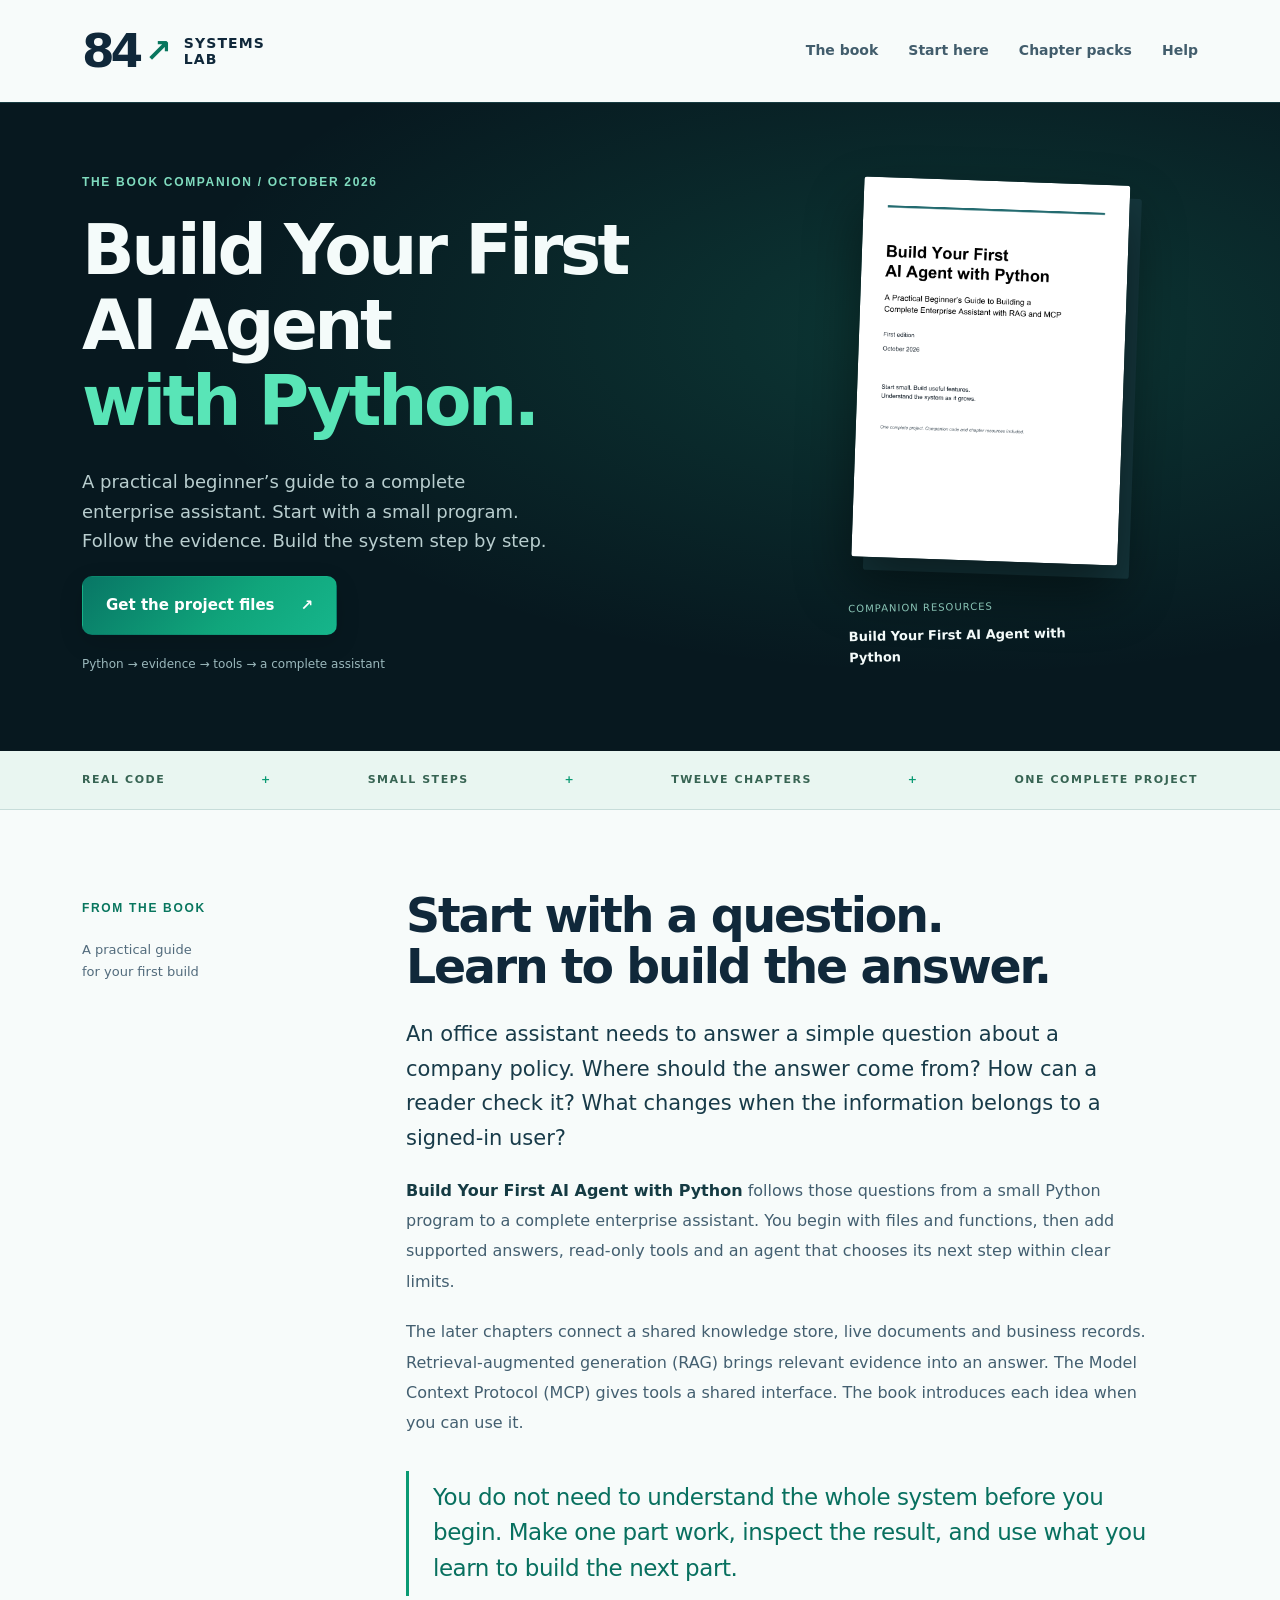
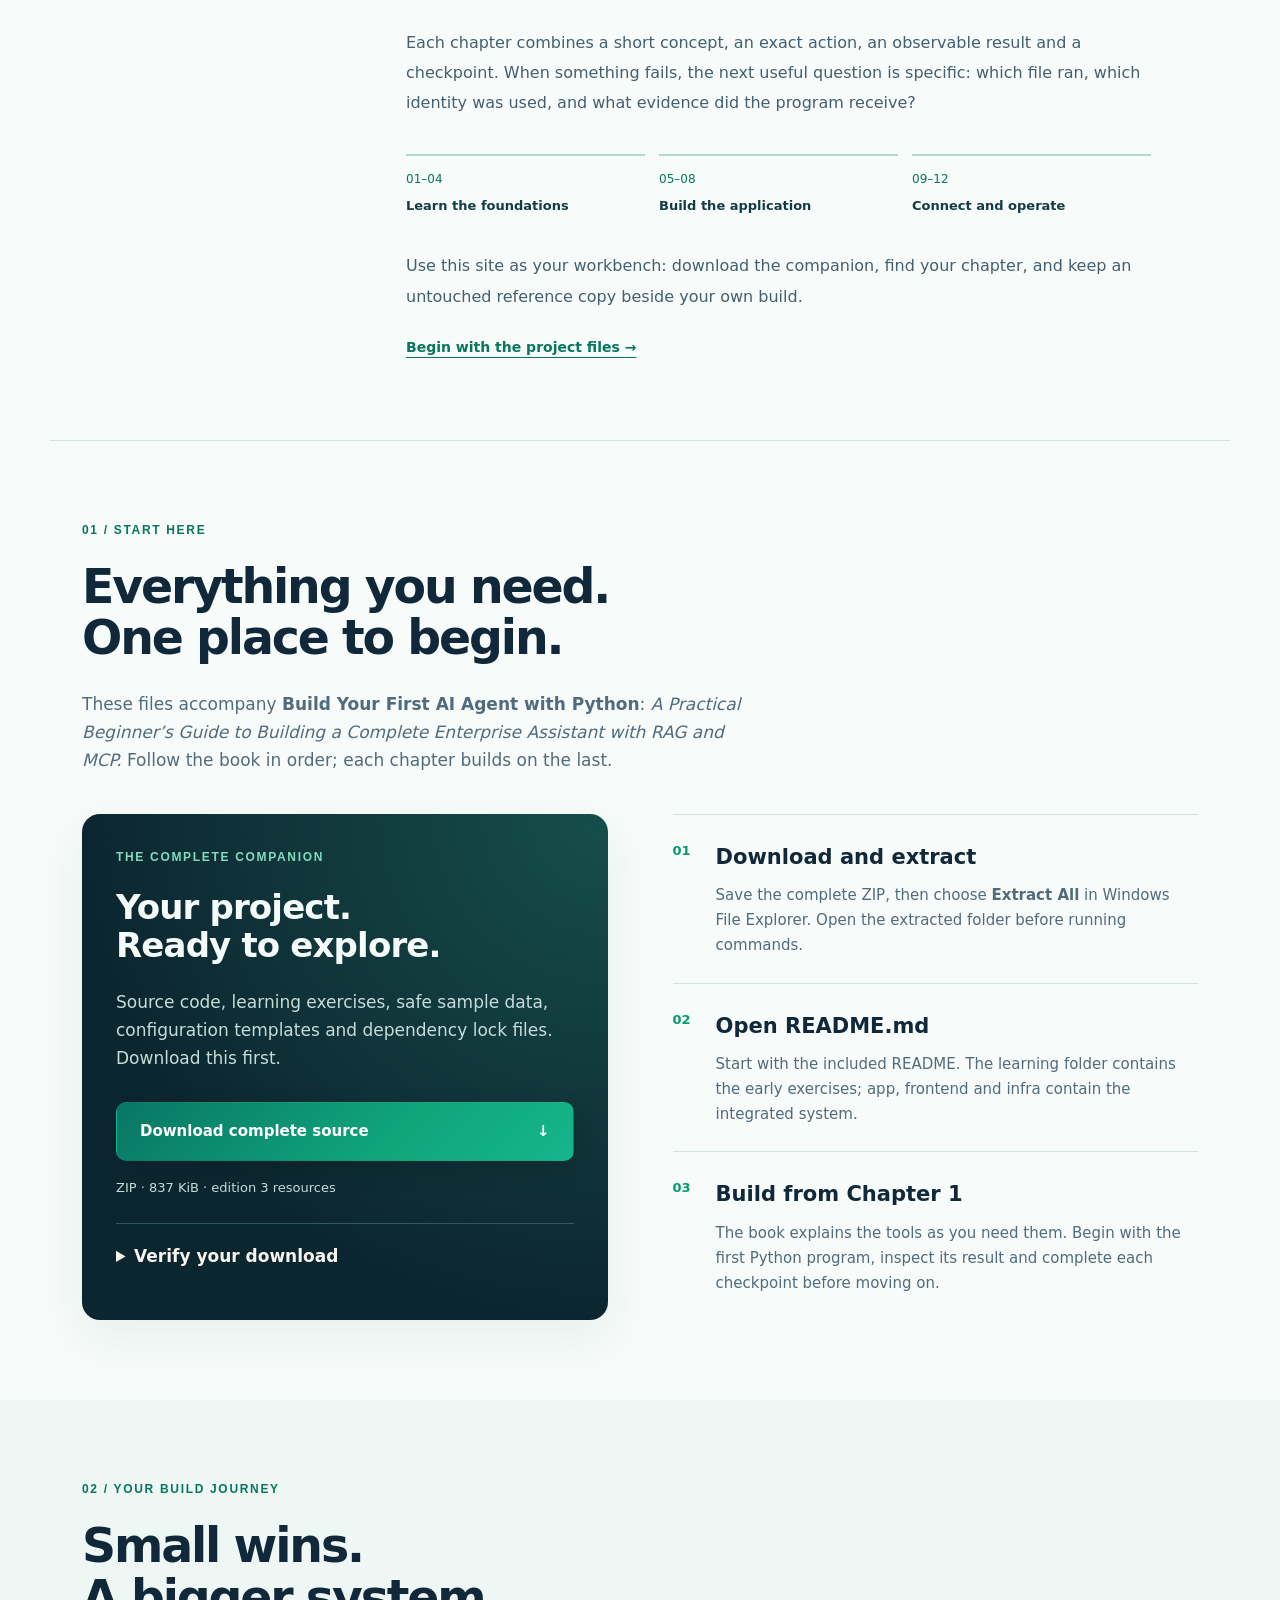
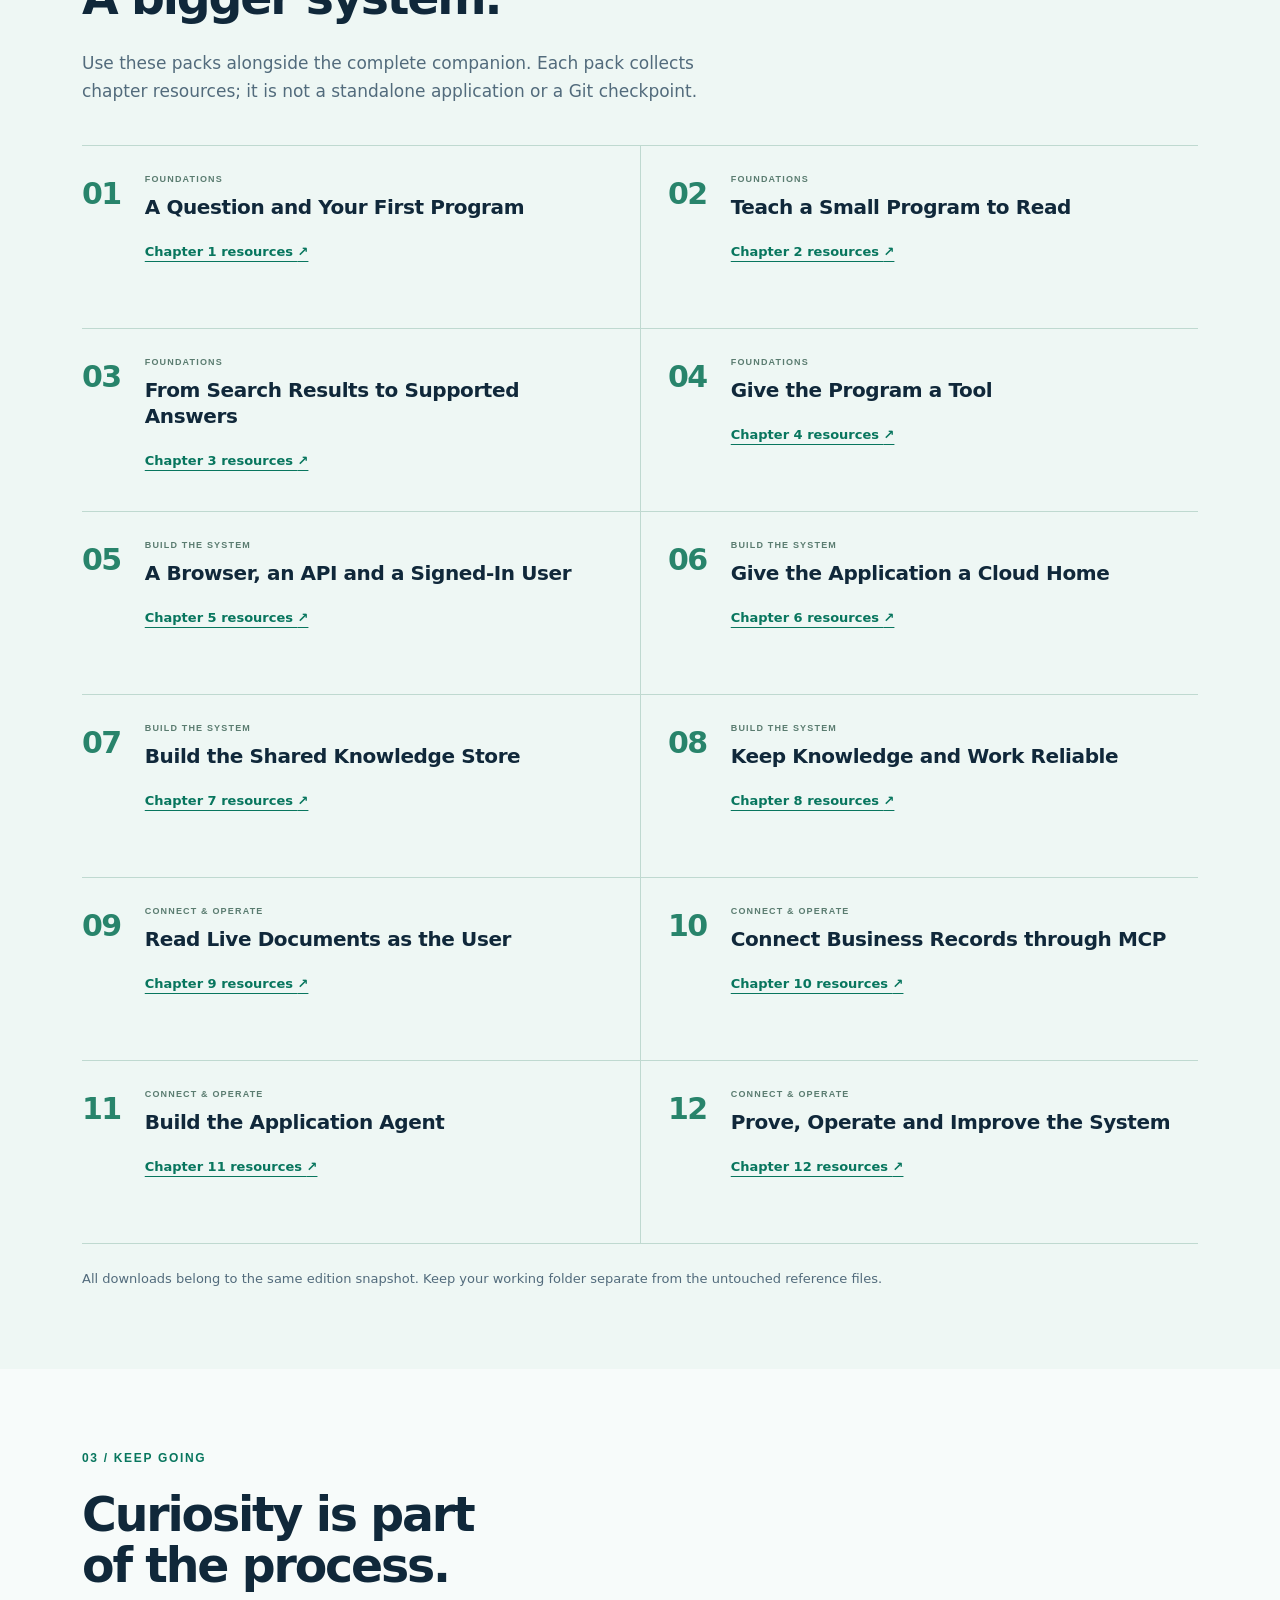
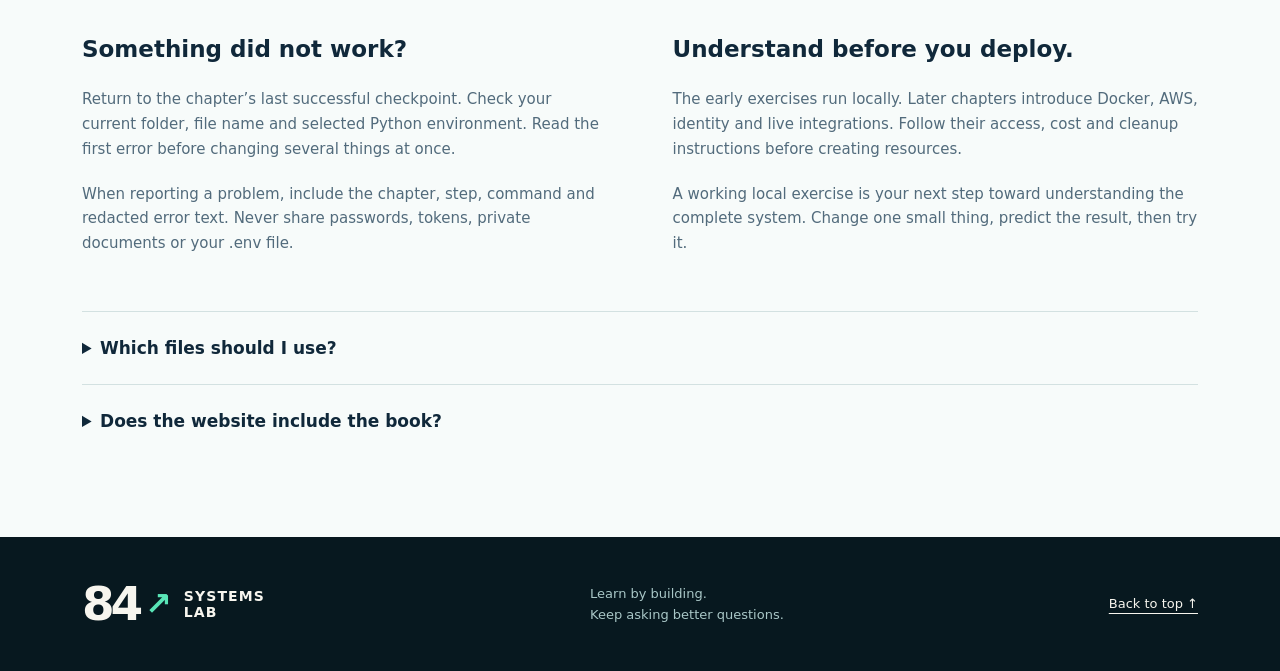
==== index.html @ 1dc7f2f6 "Add 84 Systems Lab editorial book resources website" ====
<!doctype html>
<html lang="en"><head><meta charset="utf-8"><meta name="viewport" content="width=device-width,initial-scale=1"><meta name="description" content="The companion resources for Build Your First AI Agent with Python. Complete source code, twelve chapter packs and a clear place to start."><meta name="theme-color" content="#142f2b"><title>Book Resources · 84 Systems Lab</title><link rel="icon" href="assets/favicon.svg" type="image/svg+xml"><link rel="stylesheet" href="styles.css"></head>
<body><a class="skip" href="#main">Skip to content</a><header class="wrap"><a class="brand" href="#" aria-label="84 Systems Lab home"><span class="brand-mark">84<span>↗</span></span><span>SYSTEMS<br>LAB</span></a><nav aria-label="Main navigation"><a href="#about">The book</a><a href="#start">Start here</a><a href="#chapters">Chapter packs</a><a href="#help">Help</a></nav></header>
<main id="main"><section class="hero"><div class="wrap hero-grid"><div><p class="eyebrow light">THE BOOK COMPANION / OCTOBER 2026</p><h1>Build Your First<br>AI Agent<br><em>with Python.</em></h1><p class="hero-intro">A practical beginner’s guide to a complete enterprise assistant. Start with a small program. Follow the evidence. Build the system step by step.</p><a class="button primary" href="#start">Get the project files <span aria-hidden="true">↗</span></a><p class="hero-note">Python → evidence → tools → a complete assistant</p></div><aside class="book"><img src="assets/book-cover.png" width="848" height="1200" alt="Cover of Build Your First AI Agent with Python"><p>COMPANION RESOURCES<br><strong>Build Your First AI Agent with Python</strong></p></aside></div></section>
<div class="ticker"><div class="wrap">REAL CODE <span>+</span> SMALL STEPS <span>+</span> TWELVE CHAPTERS <span>+</span> ONE COMPLETE PROJECT</div></div>
<section class="wrap editorial section" id="about">
  <div class="editorial-label"><p class="eyebrow">FROM THE BOOK</p><p class="reading-note">A practical guide<br>for your first build</p></div>
  <article class="book-story">
    <h2>Start with a question.<br>Learn to build the answer.</h2>
    <p class="standfirst">An office assistant needs to answer a simple question about a company policy. Where should the answer come from? How can a reader check it? What changes when the information belongs to a signed-in user?</p>
    <p><strong>Build Your First AI Agent with Python</strong> follows those questions from a small Python program to a complete enterprise assistant. You begin with files and functions, then add supported answers, read-only tools and an agent that chooses its next step within clear limits.</p>
    <p>The later chapters connect a shared knowledge store, live documents and business records. Retrieval-augmented generation (RAG) brings relevant evidence into an answer. The Model Context Protocol (MCP) gives tools a shared interface. The book introduces each idea when you can use it.</p>
    <blockquote>You do not need to understand the whole system before you begin. Make one part work, inspect the result, and use what you learn to build the next part.</blockquote>
    <p>Each chapter combines a short concept, an exact action, an observable result and a checkpoint. When something fails, the next useful question is specific: which file ran, which identity was used, and what evidence did the program receive?</p>
    <div class="learning-path" aria-label="The learning path"><span>01–04<br><strong>Learn the foundations</strong></span><span>05–08<br><strong>Build the application</strong></span><span>09–12<br><strong>Connect and operate</strong></span></div>
    <p class="story-close">Use this site as your workbench: download the companion, find your chapter, and keep an untouched reference copy beside your own build.</p>
    <a class="text-link" href="#start">Begin with the project files <span aria-hidden="true">→</span></a>
  </article>
</section>
<section class="wrap section" id="start"><div class="section-heading"><p class="eyebrow">01 / START HERE</p><h2>Everything you need.<br>One place to begin.</h2><p>These files accompany <strong>Build Your First AI Agent with Python</strong>: <em>A Practical Beginner’s Guide to Building a Complete Enterprise Assistant with RAG and MCP.</em> Follow the book in order; each chapter builds on the last.</p></div><div class="start-grid"><article class="download-panel"><p class="eyebrow light">THE COMPLETE COMPANION</p><h3>Your project.<br>Ready to explore.</h3><p>Source code, learning exercises, safe sample data, configuration templates and dependency lock files. Download this first.</p><a class="button primary" href="downloads/enterprise-ai-agent-companion.zip" download>Download complete source <span aria-hidden="true">↓</span></a><p class="small">ZIP · 837 KiB · edition 3 resources</p><details><summary>Verify your download</summary><p class="small">SHA-256 identifies this exact file. Compare it with the result from Get-FileHash in PowerShell:</p><code>Get-FileHash .\enterprise-ai-agent-companion.zip -Algorithm SHA256</code><p class="hash">5c36db1e1a01c75fc235f79cb24c502f67cc40a0acf78842934bbf1cf4dc3f9b</p><a href="downloads/CHECKSUMS.sha256" download>Download all checksums</a></details></article><ol class="steps"><li><span>01</span><div><h3>Download and extract</h3><p>Save the complete ZIP, then choose <strong>Extract All</strong> in Windows File Explorer. Open the extracted folder before running commands.</p></div></li><li><span>02</span><div><h3>Open README.md</h3><p>Start with the included README. The learning folder contains the early exercises; app, frontend and infra contain the integrated system.</p></div></li><li><span>03</span><div><h3>Build from Chapter 1</h3><p>The book explains the tools as you need them. Begin with the first Python program, inspect its result and complete each checkpoint before moving on.</p></div></li></ol></div></section>
<section class="chapter-section" id="chapters"><div class="wrap section"><div class="section-heading"><p class="eyebrow">02 / YOUR BUILD JOURNEY</p><h2>Small wins.<br>A bigger system.</h2><p>Use these packs alongside the complete companion. Each pack collects chapter resources; it is not a standalone application or a Git checkpoint.</p></div><div class="chapters"><article class="chapter"><span class="chapter-number">01</span><div><p class="eyebrow">FOUNDATIONS</p><h3>A Question and Your First Program</h3><a href="downloads/chapter-01-resources.zip" download>Chapter 1 resources <span aria-hidden="true">↗</span></a></div></article>
<article class="chapter"><span class="chapter-number">02</span><div><p class="eyebrow">FOUNDATIONS</p><h3>Teach a Small Program to Read</h3><a href="downloads/chapter-02-resources.zip" download>Chapter 2 resources <span aria-hidden="true">↗</span></a></div></article>
<article class="chapter"><span class="chapter-number">03</span><div><p class="eyebrow">FOUNDATIONS</p><h3>From Search Results to Supported Answers</h3><a href="downloads/chapter-03-resources.zip" download>Chapter 3 resources <span aria-hidden="true">↗</span></a></div></article>
<article class="chapter"><span class="chapter-number">04</span><div><p class="eyebrow">FOUNDATIONS</p><h3>Give the Program a Tool</h3><a href="downloads/chapter-04-resources.zip" download>Chapter 4 resources <span aria-hidden="true">↗</span></a></div></article>
<article class="chapter"><span class="chapter-number">05</span><div><p class="eyebrow">BUILD THE SYSTEM</p><h3>A Browser, an API and a Signed-In User</h3><a href="downloads/chapter-05-resources.zip" download>Chapter 5 resources <span aria-hidden="true">↗</span></a></div></article>
<article class="chapter"><span class="chapter-number">06</span><div><p class="eyebrow">BUILD THE SYSTEM</p><h3>Give the Application a Cloud Home</h3><a href="downloads/chapter-06-resources.zip" download>Chapter 6 resources <span aria-hidden="true">↗</span></a></div></article>
<article class="chapter"><span class="chapter-number">07</span><div><p class="eyebrow">BUILD THE SYSTEM</p><h3>Build the Shared Knowledge Store</h3><a href="downloads/chapter-07-resources.zip" download>Chapter 7 resources <span aria-hidden="true">↗</span></a></div></article>
<article class="chapter"><span class="chapter-number">08</span><div><p class="eyebrow">BUILD THE SYSTEM</p><h3>Keep Knowledge and Work Reliable</h3><a href="downloads/chapter-08-resources.zip" download>Chapter 8 resources <span aria-hidden="true">↗</span></a></div></article>
<article class="chapter"><span class="chapter-number">09</span><div><p class="eyebrow">CONNECT & OPERATE</p><h3>Read Live Documents as the User</h3><a href="downloads/chapter-09-resources.zip" download>Chapter 9 resources <span aria-hidden="true">↗</span></a></div></article>
<article class="chapter"><span class="chapter-number">10</span><div><p class="eyebrow">CONNECT & OPERATE</p><h3>Connect Business Records through MCP</h3><a href="downloads/chapter-10-resources.zip" download>Chapter 10 resources <span aria-hidden="true">↗</span></a></div></article>
<article class="chapter"><span class="chapter-number">11</span><div><p class="eyebrow">CONNECT & OPERATE</p><h3>Build the Application Agent</h3><a href="downloads/chapter-11-resources.zip" download>Chapter 11 resources <span aria-hidden="true">↗</span></a></div></article>
<article class="chapter"><span class="chapter-number">12</span><div><p class="eyebrow">CONNECT & OPERATE</p><h3>Prove, Operate and Improve the System</h3><a href="downloads/chapter-12-resources.zip" download>Chapter 12 resources <span aria-hidden="true">↗</span></a></div></article></div><p class="small archive-note">All downloads belong to the same edition snapshot. Keep your working folder separate from the untouched reference files.</p></div></section>
<section class="wrap section" id="help"><div class="section-heading"><p class="eyebrow">03 / KEEP GOING</p><h2>Curiosity is part<br>of the process.</h2></div><div class="help-grid"><article><h3>Something did not work?</h3><p>Return to the chapter’s last successful checkpoint. Check your current folder, file name and selected Python environment. Read the first error before changing several things at once.</p><p>When reporting a problem, include the chapter, step, command and redacted error text. Never share passwords, tokens, private documents or your .env file.</p></article><article><h3>Understand before you deploy.</h3><p>The early exercises run locally. Later chapters introduce Docker, AWS, identity and live integrations. Follow their access, cost and cleanup instructions before creating resources.</p><p>A working local exercise is your next step toward understanding the complete system. Change one small thing, predict the result, then try it.</p></article></div><details class="faq"><summary>Which files should I use?</summary><p>Use the complete companion ZIP as your reference source and the chapter packs for focused resources. Follow the book’s file maps and build order. Do not copy every finished file into your first exercise.</p></details><details class="faq"><summary>Does the website include the book?</summary><p>This site provides the supporting project files. The book contains the explanations, exact build steps, diagrams and troubleshooting guidance.</p></details></section>
</main><footer><div class="wrap footer-inner"><div class="brand"><span class="brand-mark">84<span>↗</span></span><span>SYSTEMS<br>LAB</span></div><p>Learn by building.<br>Keep asking better questions.</p><a href="#main">Back to top ↑</a></div></footer></body></html>
---- styles.css ----
*{box-sizing:border-box}html{scroll-behavior:smooth;scroll-padding-top:24px}body{margin:0;background:#f7f5ee;color:#182a27;font:17px/1.65 "Segoe UI",Arial,sans-serif}a{color:inherit;text-underline-offset:5px}a:hover{text-decoration-thickness:2px}a:focus-visible,summary:focus-visible{outline:3px solid #ca561e;outline-offset:6px}.wrap{max-width:1180px;margin:auto;padding-left:32px;padding-right:32px}header{display:flex;justify-content:space-between;align-items:center;min-height:114px;gap:24px}.brand{display:flex;align-items:center;gap:12px;text-decoration:none;font-size:14px;line-height:1.15;font-weight:850;letter-spacing:.08em}.brand-mark{display:flex;align-items:center;font-size:47px;font-weight:900;letter-spacing:-.09em}.brand-mark span{font-size:32px;color:#bd4818;letter-spacing:0;margin-left:6px}nav{display:flex;gap:30px;font-size:14px;font-weight:650}nav a{text-decoration:none}.hero{background:#142f2b;color:#faf7ed;overflow:hidden}.hero-grid{display:grid;grid-template-columns:1.5fr 1fr;align-items:center;gap:76px;padding-top:68px;padding-bottom:70px}.eyebrow{font:700 12px/1.5 "Segoe UI",Arial,sans-serif;letter-spacing:.16em;color:#696d60;margin:0 0 22px}.light{color:#c4d2b5}h1{font-size:clamp(56px,6.4vw,84px);line-height:1.03;letter-spacing:-.055em;margin:0 0 28px;font-weight:850}h1 em{font-style:normal;color:#d4e88d}p{margin:0 0 20px}.hero-intro{max-width:475px;font-size:19px;color:#dbe1d7}.button{display:inline-flex;align-items:center;justify-content:space-between;gap:26px;padding:16px 23px;font-size:15px;font-weight:750;text-decoration:none;border:1px solid transparent;border-radius:3px}.primary{background:#d9ee92;color:#142f2b}.primary:hover{background:#e8f7bb}.hero-note{font-size:12px;color:#bac9bd;margin:20px 0 0}.book{max-width:280px;justify-self:center;transform:rotate(3deg);margin:0}.book img{width:100%;height:auto;display:block;box-shadow:18px 24px 0 #0d211e,0 12px 35px #0005}.book p{font-size:10px;letter-spacing:.1em;color:#c4d2b5;margin:38px 0 0;transform:rotate(-3deg)}.book strong{display:block;font-size:13px;letter-spacing:0;color:#fff;margin-top:8px}.ticker{background:#d9ee92;border-bottom:1px solid #c5d786;font-size:11px;letter-spacing:.14em;font-weight:800}.ticker .wrap{display:flex;justify-content:space-between;gap:12px;padding-top:20px;padding-bottom:20px}.ticker span{color:#667b35}.section{padding-top:90px;padding-bottom:90px}.section-heading{max-width:720px;margin-bottom:40px}h2{font-size:clamp(35px,4.1vw,53px);line-height:1.08;letter-spacing:-.045em;margin:0 0 26px;font-weight:800}.section-heading>p:last-child{color:#56645b;max-width:660px}.start-grid{display:grid;grid-template-columns:1fr 1fr;gap:65px}.download-panel{background:#203e36;color:#f7f5ee;border-radius:4px;padding:34px}.download-panel h3{font-size:34px;line-height:1.12;letter-spacing:-.025em;margin:0 0 24px}.download-panel>p:not(.eyebrow){color:#d7dfd2}.download-panel .button{width:100%;margin:10px 0 16px}.small{font-size:13px}.download-panel details{border-top:1px solid #597064;padding-top:18px;margin-top:25px}summary{cursor:pointer;font-weight:650}details p:first-of-type{margin-top:18px}code,.hash{font:12px/1.7 Consolas,monospace;overflow-wrap:anywhere;word-break:break-word}.steps{padding:0;margin:0;list-style:none}.steps li{display:flex;gap:25px;border-top:1px solid #ced2c5;padding:25px 0}.steps li>span{font-size:13px;color:#98703b;font-weight:800}.steps h3{margin:0 0 9px;font-size:21px}.steps p{color:#56645b;font-size:15px;margin:0}.chapter-section{background:#eaece2}.chapters{display:grid;grid-template-columns:1fr 1fr;border-top:1px solid #c4cab9}.chapter{display:flex;gap:24px;min-height:183px;padding:27px 24px 28px 0;border-bottom:1px solid #c4cab9}.chapter:nth-child(even){padding-left:27px;border-left:1px solid #c4cab9}.chapter-number{font-size:30px;font-weight:800;color:#6c7b56;letter-spacing:-.05em;line-height:1.4}.chapter .eyebrow{font-size:9px;letter-spacing:.13em;margin:0 0 8px}.chapter h3{font-size:20px;line-height:1.3;margin:0 0 16px;letter-spacing:-.02em}.chapter a{font-size:13px;font-weight:650}.archive-note{color:#56645b;margin:24px 0 0}.help-grid{display:grid;grid-template-columns:1fr 1fr;gap:65px;margin-bottom:35px}.help-grid h3{font-size:23px;margin:0 0 18px}.help-grid p{font-size:15px;color:#56645b}.faq{border-top:1px solid #ced2c5;padding:22px 0}.faq p{font-size:15px;color:#56645b;max-width:760px;margin-bottom:0}footer{background:#142f2b;color:#f7f5ee}.footer-inner{display:flex;align-items:center;justify-content:space-between;gap:25px;padding-top:40px;padding-bottom:40px}footer p{font-size:13px;margin:0;color:#d2ddc9}footer a{font-size:13px}.skip{position:absolute;left:16px;top:-100px;background:#d9ee92;padding:10px;z-index:5}.skip:focus{top:10px}@media(max-width:760px){.wrap{padding-left:22px;padding-right:22px}header{min-height:95px}.brand{font-size:11px;gap:8px}.brand-mark{font-size:36px}.brand-mark span{font-size:25px}nav{gap:16px;font-size:12px}.hero-grid{grid-template-columns:1fr;gap:50px;padding-top:45px;padding-bottom:55px}.hero-intro{font-size:17px}.book{max-width:210px}.ticker .wrap{font-size:9px;letter-spacing:.04em;flex-wrap:wrap;justify-content:center;gap:10px}.section{padding-top:58px;padding-bottom:58px}.start-grid,.help-grid{grid-template-columns:1fr;gap:30px}.download-panel{padding:26px}.chapters{grid-template-columns:1fr}.chapter{min-height:0;padding:25px 0}.chapter:nth-child(even){padding-left:0;border-left:0}.footer-inner{flex-wrap:wrap}.footer-inner p{margin-left:auto}h1{font-size:60px}}@media(prefers-reduced-motion:reduce){html{scroll-behavior:auto}}
/* Original book-site layout using AskAnyDoc's emerald, mint and navy palette. */
:root{color-scheme:light;--ink:#10283a;--muted:#526b7c;--emerald:#08765e;--mint:#28d7a4;--line:rgba(45,105,111,.18);--paper:#f7fbfa}
body{background:var(--paper);color:var(--ink);font-family:Inter,ui-sans-serif,system-ui,-apple-system,"Segoe UI",sans-serif}
a:focus-visible,summary:focus-visible{outline:3px solid #0a9a73;outline-offset:5px}
header{min-height:102px}header nav a{color:#425d6c}.brand-mark span{color:#08765e}
.hero{background:radial-gradient(ellipse at 75% 35%,rgba(40,215,164,.17),transparent 58%),#07181f;color:#f4fbfa;border-top:1px solid #173b41}
.hero-grid{padding-top:70px;padding-bottom:76px;gap:70px}.hero h1{font-size:clamp(50px,5.4vw,72px);line-height:1.09;letter-spacing:-.05em;max-width:680px}.hero h1 em{color:#59e5b7}
.hero-intro{color:#b9cecf;font-size:18px}.hero-note{color:#9bb8bc}.light{color:#80dcbf}
.button{border-radius:10px;padding:16px 23px}.primary{background:linear-gradient(135deg,#087665,#10a57b 60%,#16b58b);color:#fff;box-shadow:0 8px 24px #0002}.primary:hover{background:#08765e}
.book{transform:rotate(2deg);max-width:266px}.book img{border-radius:3px;box-shadow:0 28px 55px #0007,12px 13px 0 #15373d}.book p{color:#8bc6b7}.book strong{color:#f4fbfa}
.ticker{background:#e9f6f1;border-bottom:1px solid var(--line);color:#376453}.ticker span{color:#0a9a73}
.eyebrow{color:#08765e;letter-spacing:.14em}.eyebrow.light{color:#80dcbf}
.section-heading>p:last-child,.steps p,.archive-note,.help-grid p,.faq p{color:var(--muted)}
h2{font-size:clamp(33px,3.7vw,48px);letter-spacing:-.045em}.section{padding-top:80px;padding-bottom:80px}
.editorial{display:grid;grid-template-columns:1fr 3fr;gap:60px;border-bottom:1px solid var(--line)}.editorial-label{padding-top:9px}.reading-note{font-size:13px;color:var(--muted);line-height:1.7}.book-story{max-width:745px}.book-story h2{margin-bottom:25px}.book-story p{font-size:16px;line-height:1.9;color:#435f70}.book-story .standfirst{font-size:21px;line-height:1.65;color:#183b49}.book-story strong{color:#153b43}.book-story blockquote{margin:32px 0;padding:9px 0 9px 24px;border-left:3px solid #0a9a73;font-size:23px;line-height:1.55;letter-spacing:-.02em;color:#08705f}.learning-path{display:grid;grid-template-columns:repeat(3,1fr);gap:14px;margin:35px 0}.learning-path span{border-top:2px solid #b1d9cd;padding-top:14px;font-size:12px;color:#08765e}.learning-path strong{display:block;font-size:13px;line-height:1.6;margin-top:6px}.book-story .story-close{margin-top:26px}.text-link{font-size:14px;font-weight:700;color:#08765e}
.download-panel{background:radial-gradient(ellipse at top right,#164e4b,transparent 70%),#0c2630;border-radius:18px;box-shadow:0 18px 48px #22675e14}.download-panel>p:not(.eyebrow){color:#c6dcd8}.download-panel details{border-color:#32575c}.download-panel h3{color:#f4fbfa}.download-panel .hash{color:#b6e9d7}
.steps li,.faq{border-color:var(--line)}.steps li>span{color:#0a9a73}
.chapter-section{background:#eef7f4}.chapters{border-color:#bfd9d0}.chapter,.chapter:nth-child(even){border-color:#bfd9d0}.chapter-number{color:#28846b}.chapter a{color:#08765e}.chapter .eyebrow{color:#5a7c70}
footer{background:#07181f}footer .brand-mark span{color:#59e5b7}footer p{color:#a9c7c7}.skip{background:#0a9a73;color:#fff}
@media(max-width:760px){header{min-height:90px}.hero-grid{padding-top:48px;padding-bottom:52px;gap:44px}.hero h1{font-size:clamp(43px,10vw,61px)}.hero-intro{font-size:17px}.section{padding-top:54px;padding-bottom:54px}.editorial{grid-template-columns:1fr;gap:12px}.reading-note{display:none}.book-story .standfirst{font-size:19px}.book-story blockquote{font-size:21px;padding-left:18px}.learning-path{grid-template-columns:1fr;gap:17px}.learning-path span{padding-top:10px}.learning-path strong{display:inline;margin-left:8px}.book{max-width:210px}nav{gap:12px;font-size:11px}.brand{font-size:10px}.brand-mark{font-size:33px}.brand-mark span{font-size:23px}.download-panel{border-radius:14px}}
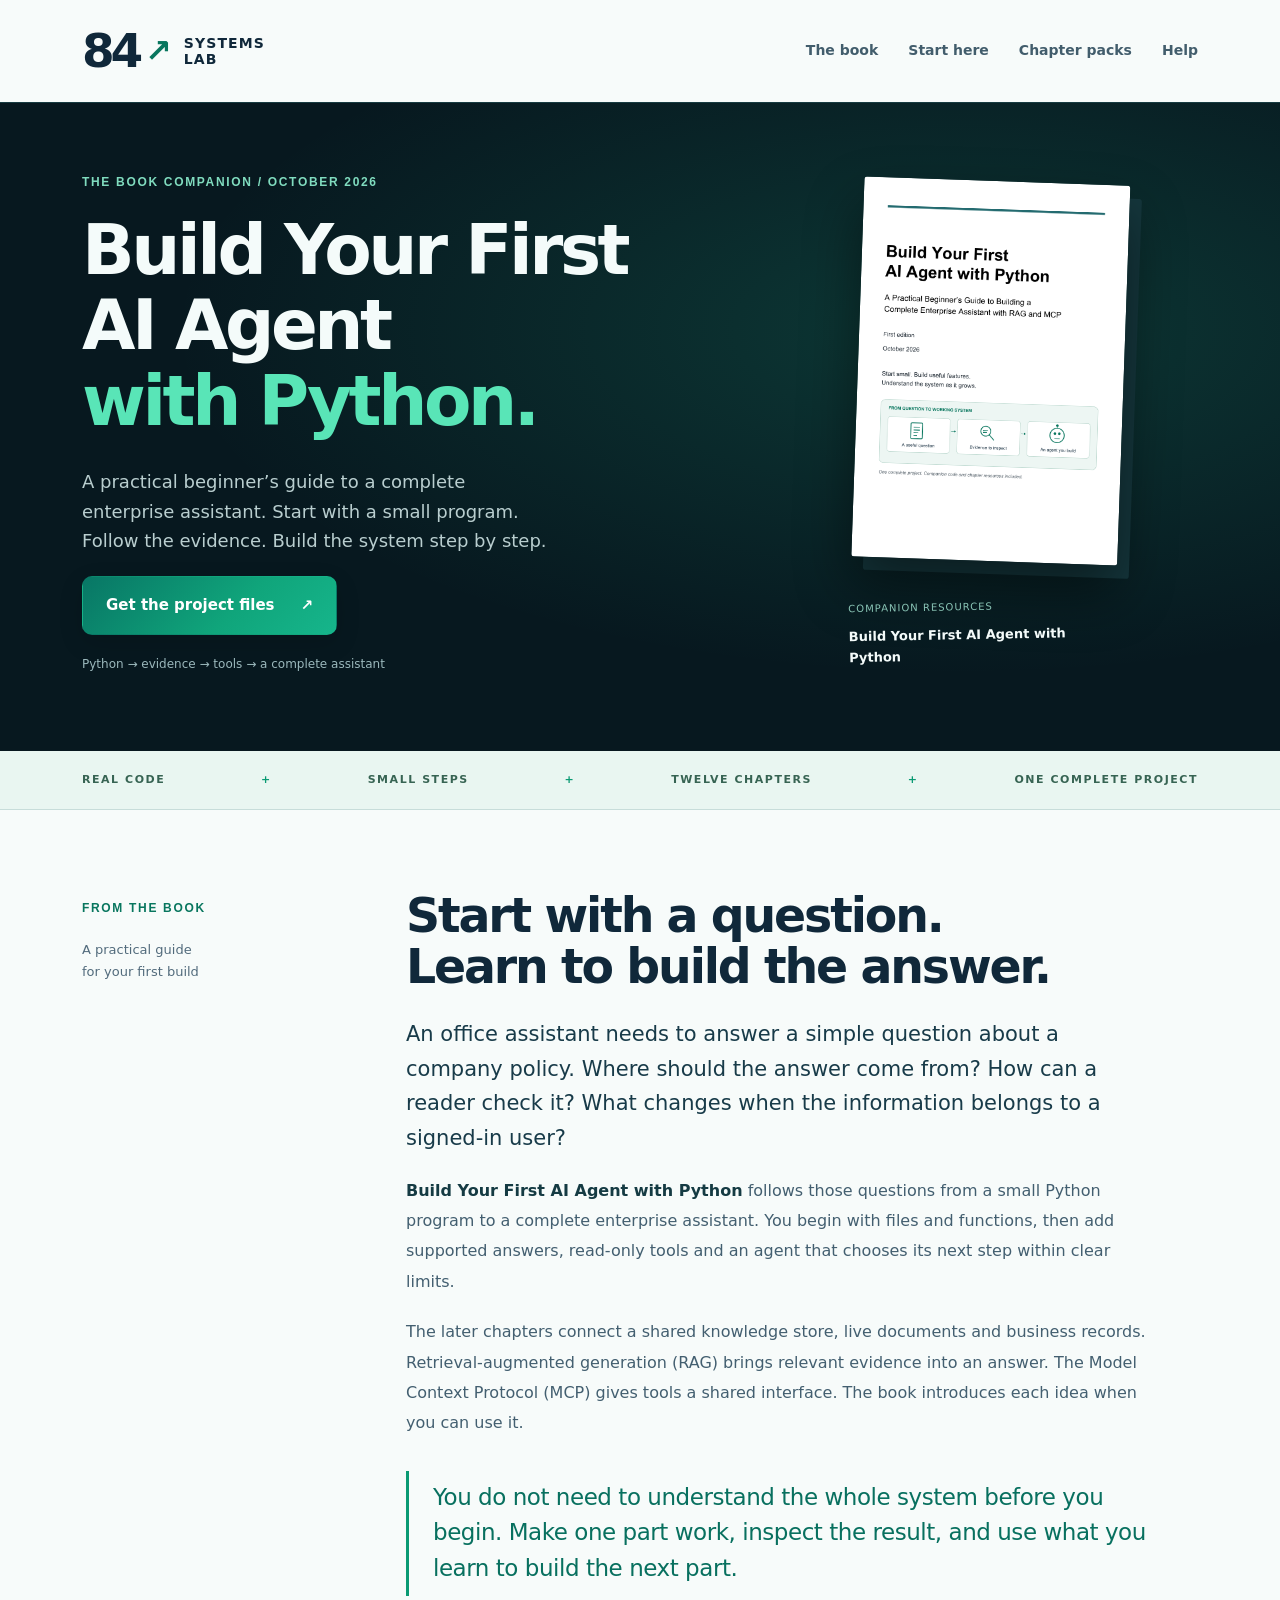
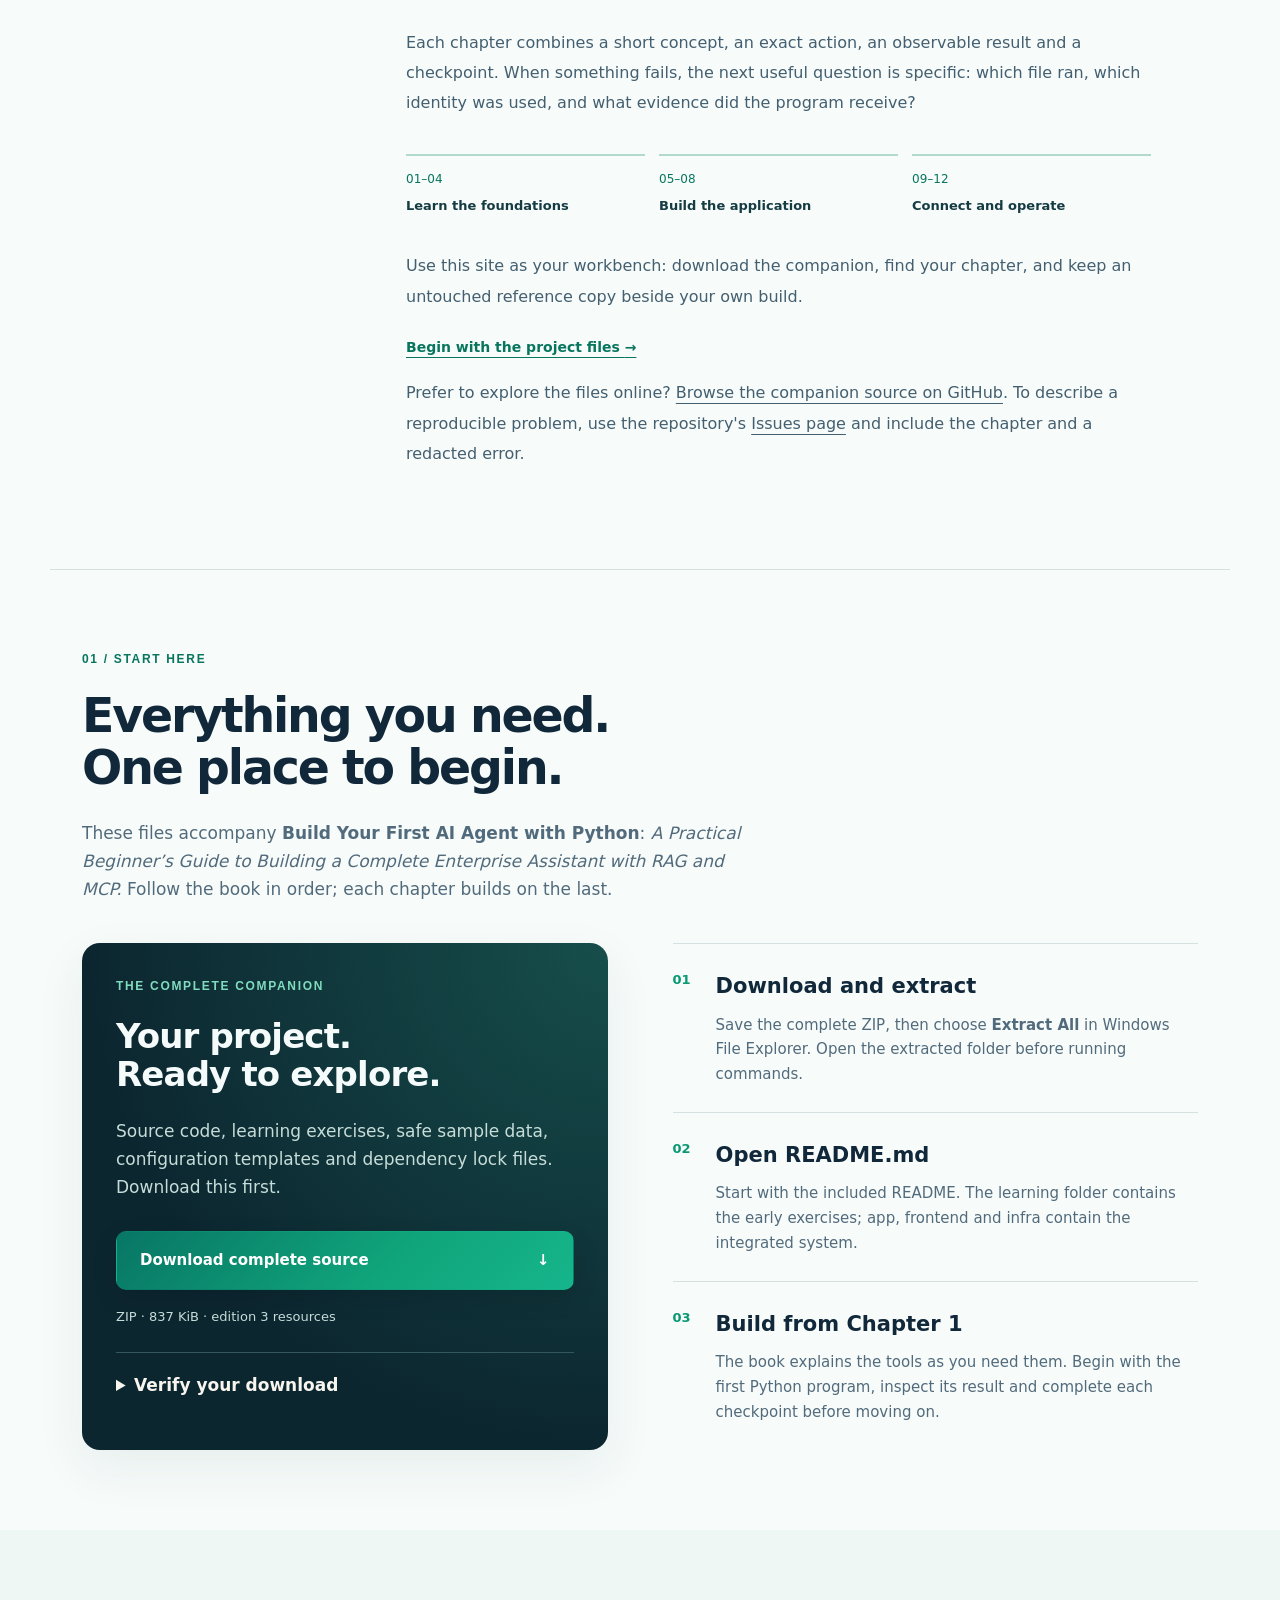
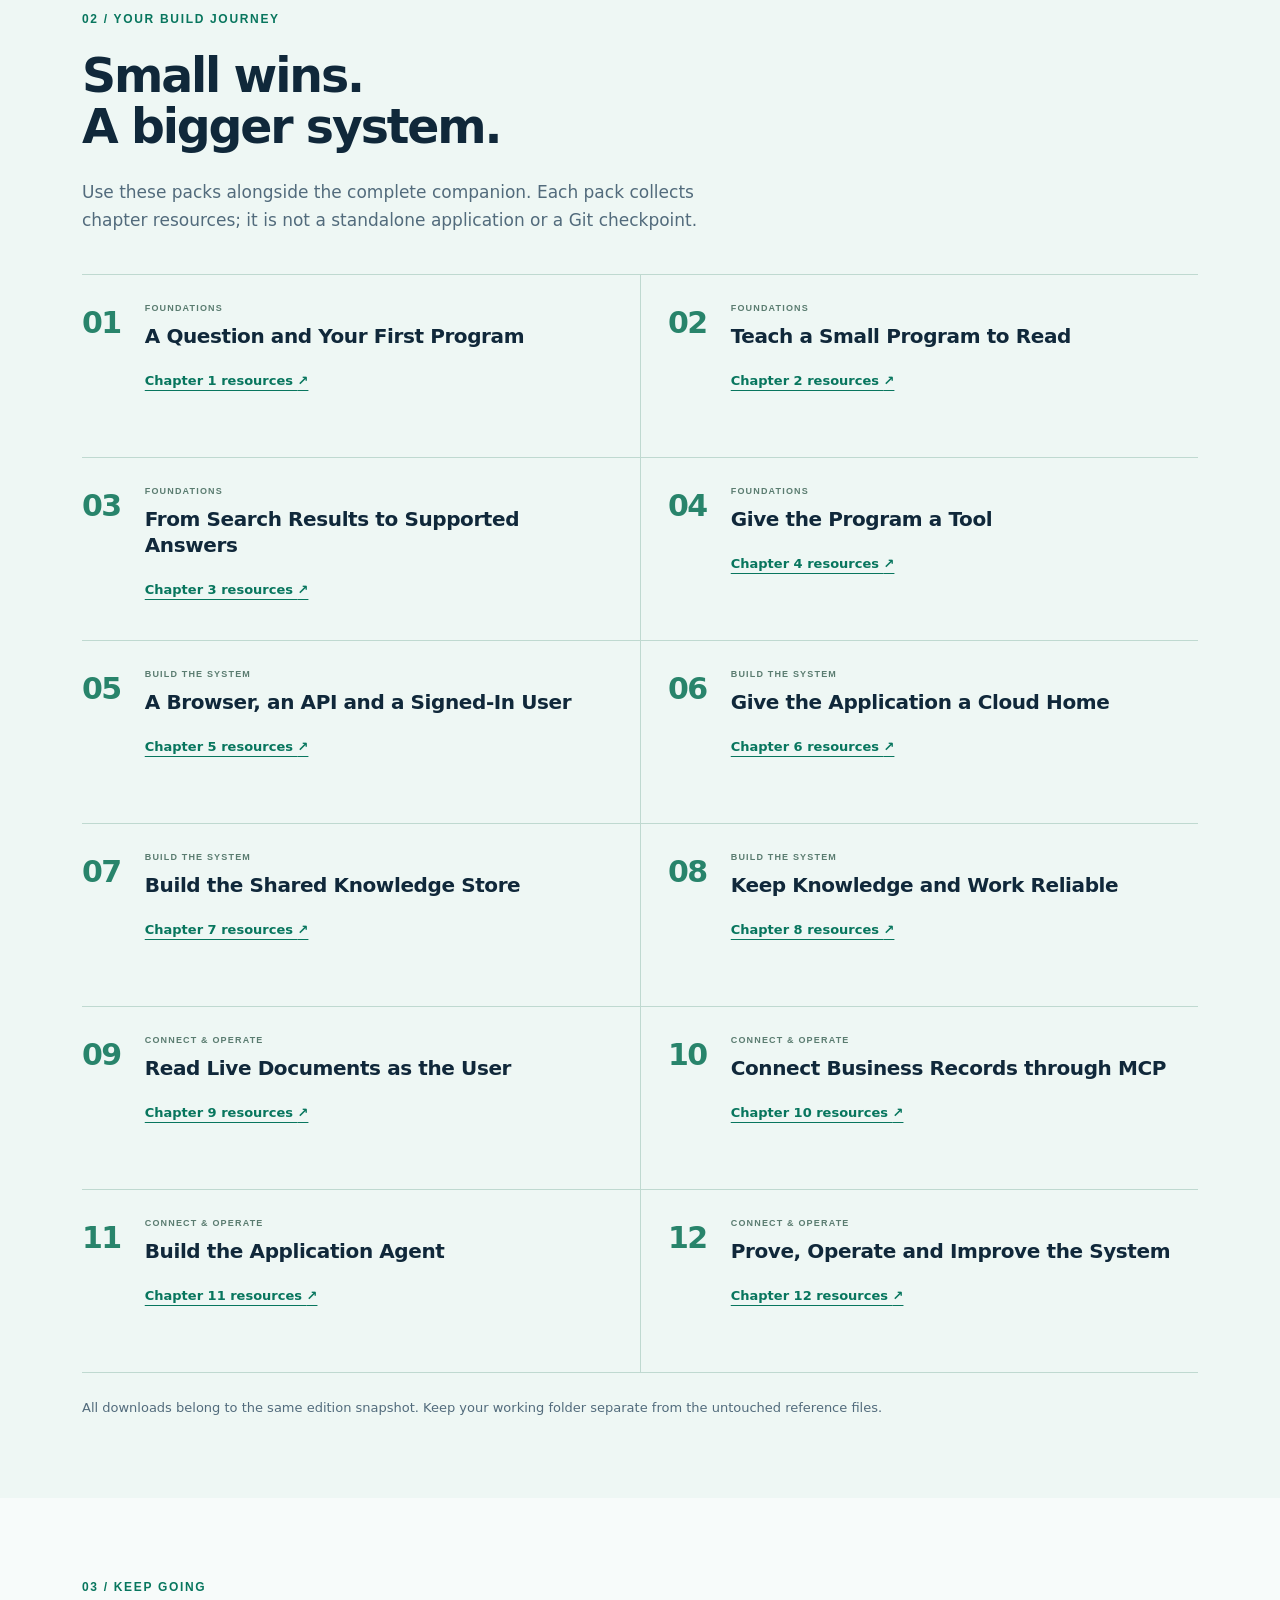
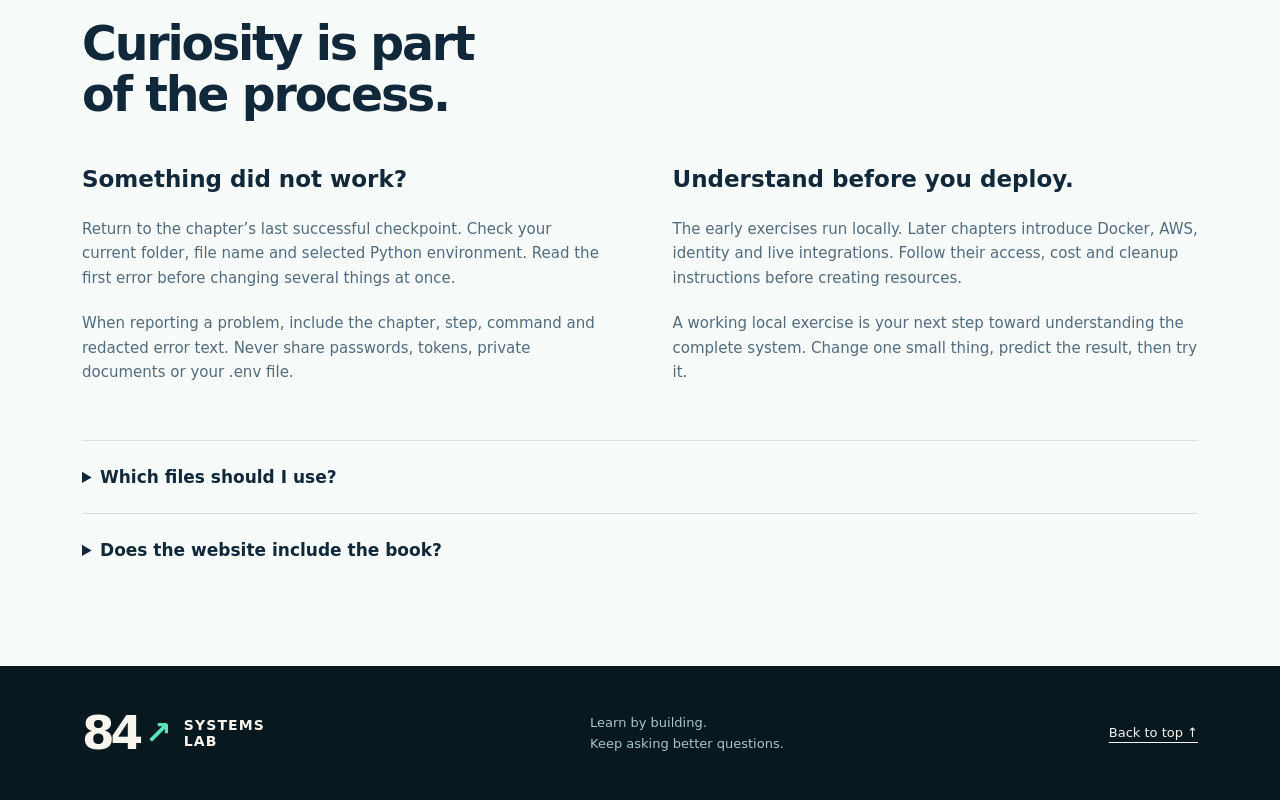
==== commit de47d241: "Synchronize book cover, resource links and companion downloads" ====
--- a/index.html
+++ b/index.html
@@ -15,9 +15,10 @@
     <div class="learning-path" aria-label="The learning path"><span>01–04<br><strong>Learn the foundations</strong></span><span>05–08<br><strong>Build the application</strong></span><span>09–12<br><strong>Connect and operate</strong></span></div>
     <p class="story-close">Use this site as your workbench: download the companion, find your chapter, and keep an untouched reference copy beside your own build.</p>
     <a class="text-link" href="#start">Begin with the project files <span aria-hidden="true">→</span></a>
+    <p class="small" style="margin-top:18px">Prefer to explore the files online? <a href="https://github.com/84-systems-lab/enterprise-ai-agent-beginner">Browse the companion source on GitHub</a>. To describe a reproducible problem, use the repository's <a href="https://github.com/84-systems-lab/enterprise-ai-agent-beginner/issues">Issues page</a> and include the chapter and a redacted error.</p>
   </article>
 </section>
-<section class="wrap section" id="start"><div class="section-heading"><p class="eyebrow">01 / START HERE</p><h2>Everything you need.<br>One place to begin.</h2><p>These files accompany <strong>Build Your First AI Agent with Python</strong>: <em>A Practical Beginner’s Guide to Building a Complete Enterprise Assistant with RAG and MCP.</em> Follow the book in order; each chapter builds on the last.</p></div><div class="start-grid"><article class="download-panel"><p class="eyebrow light">THE COMPLETE COMPANION</p><h3>Your project.<br>Ready to explore.</h3><p>Source code, learning exercises, safe sample data, configuration templates and dependency lock files. Download this first.</p><a class="button primary" href="downloads/enterprise-ai-agent-companion.zip" download>Download complete source <span aria-hidden="true">↓</span></a><p class="small">ZIP · 837 KiB · edition 3 resources</p><details><summary>Verify your download</summary><p class="small">SHA-256 identifies this exact file. Compare it with the result from Get-FileHash in PowerShell:</p><code>Get-FileHash .\enterprise-ai-agent-companion.zip -Algorithm SHA256</code><p class="hash">5c36db1e1a01c75fc235f79cb24c502f67cc40a0acf78842934bbf1cf4dc3f9b</p><a href="downloads/CHECKSUMS.sha256" download>Download all checksums</a></details></article><ol class="steps"><li><span>01</span><div><h3>Download and extract</h3><p>Save the complete ZIP, then choose <strong>Extract All</strong> in Windows File Explorer. Open the extracted folder before running commands.</p></div></li><li><span>02</span><div><h3>Open README.md</h3><p>Start with the included README. The learning folder contains the early exercises; app, frontend and infra contain the integrated system.</p></div></li><li><span>03</span><div><h3>Build from Chapter 1</h3><p>The book explains the tools as you need them. Begin with the first Python program, inspect its result and complete each checkpoint before moving on.</p></div></li></ol></div></section>
+<section class="wrap section" id="start"><div class="section-heading"><p class="eyebrow">01 / START HERE</p><h2>Everything you need.<br>One place to begin.</h2><p>These files accompany <strong>Build Your First AI Agent with Python</strong>: <em>A Practical Beginner’s Guide to Building a Complete Enterprise Assistant with RAG and MCP.</em> Follow the book in order; each chapter builds on the last.</p></div><div class="start-grid"><article class="download-panel"><p class="eyebrow light">THE COMPLETE COMPANION</p><h3>Your project.<br>Ready to explore.</h3><p>Source code, learning exercises, safe sample data, configuration templates and dependency lock files. Download this first.</p><a class="button primary" href="downloads/enterprise-ai-agent-companion.zip" download>Download complete source <span aria-hidden="true">↓</span></a><p class="small">ZIP · 837 KiB · edition 3 resources</p><details><summary>Verify your download</summary><p class="small">SHA-256 identifies this exact file. Compare it with the result from Get-FileHash in PowerShell:</p><code>Get-FileHash .\enterprise-ai-agent-companion.zip -Algorithm SHA256</code><p class="hash">23d91ece269a2211f64a5bdcbe81b1530bf021bb3680f6a86f04e6e86892b961</p><a href="downloads/CHECKSUMS.sha256" download>Download all checksums</a></details></article><ol class="steps"><li><span>01</span><div><h3>Download and extract</h3><p>Save the complete ZIP, then choose <strong>Extract All</strong> in Windows File Explorer. Open the extracted folder before running commands.</p></div></li><li><span>02</span><div><h3>Open README.md</h3><p>Start with the included README. The learning folder contains the early exercises; app, frontend and infra contain the integrated system.</p></div></li><li><span>03</span><div><h3>Build from Chapter 1</h3><p>The book explains the tools as you need them. Begin with the first Python program, inspect its result and complete each checkpoint before moving on.</p></div></li></ol></div></section>
 <section class="chapter-section" id="chapters"><div class="wrap section"><div class="section-heading"><p class="eyebrow">02 / YOUR BUILD JOURNEY</p><h2>Small wins.<br>A bigger system.</h2><p>Use these packs alongside the complete companion. Each pack collects chapter resources; it is not a standalone application or a Git checkpoint.</p></div><div class="chapters"><article class="chapter"><span class="chapter-number">01</span><div><p class="eyebrow">FOUNDATIONS</p><h3>A Question and Your First Program</h3><a href="downloads/chapter-01-resources.zip" download>Chapter 1 resources <span aria-hidden="true">↗</span></a></div></article>
 <article class="chapter"><span class="chapter-number">02</span><div><p class="eyebrow">FOUNDATIONS</p><h3>Teach a Small Program to Read</h3><a href="downloads/chapter-02-resources.zip" download>Chapter 2 resources <span aria-hidden="true">↗</span></a></div></article>
 <article class="chapter"><span class="chapter-number">03</span><div><p class="eyebrow">FOUNDATIONS</p><h3>From Search Results to Supported Answers</h3><a href="downloads/chapter-03-resources.zip" download>Chapter 3 resources <span aria-hidden="true">↗</span></a></div></article>
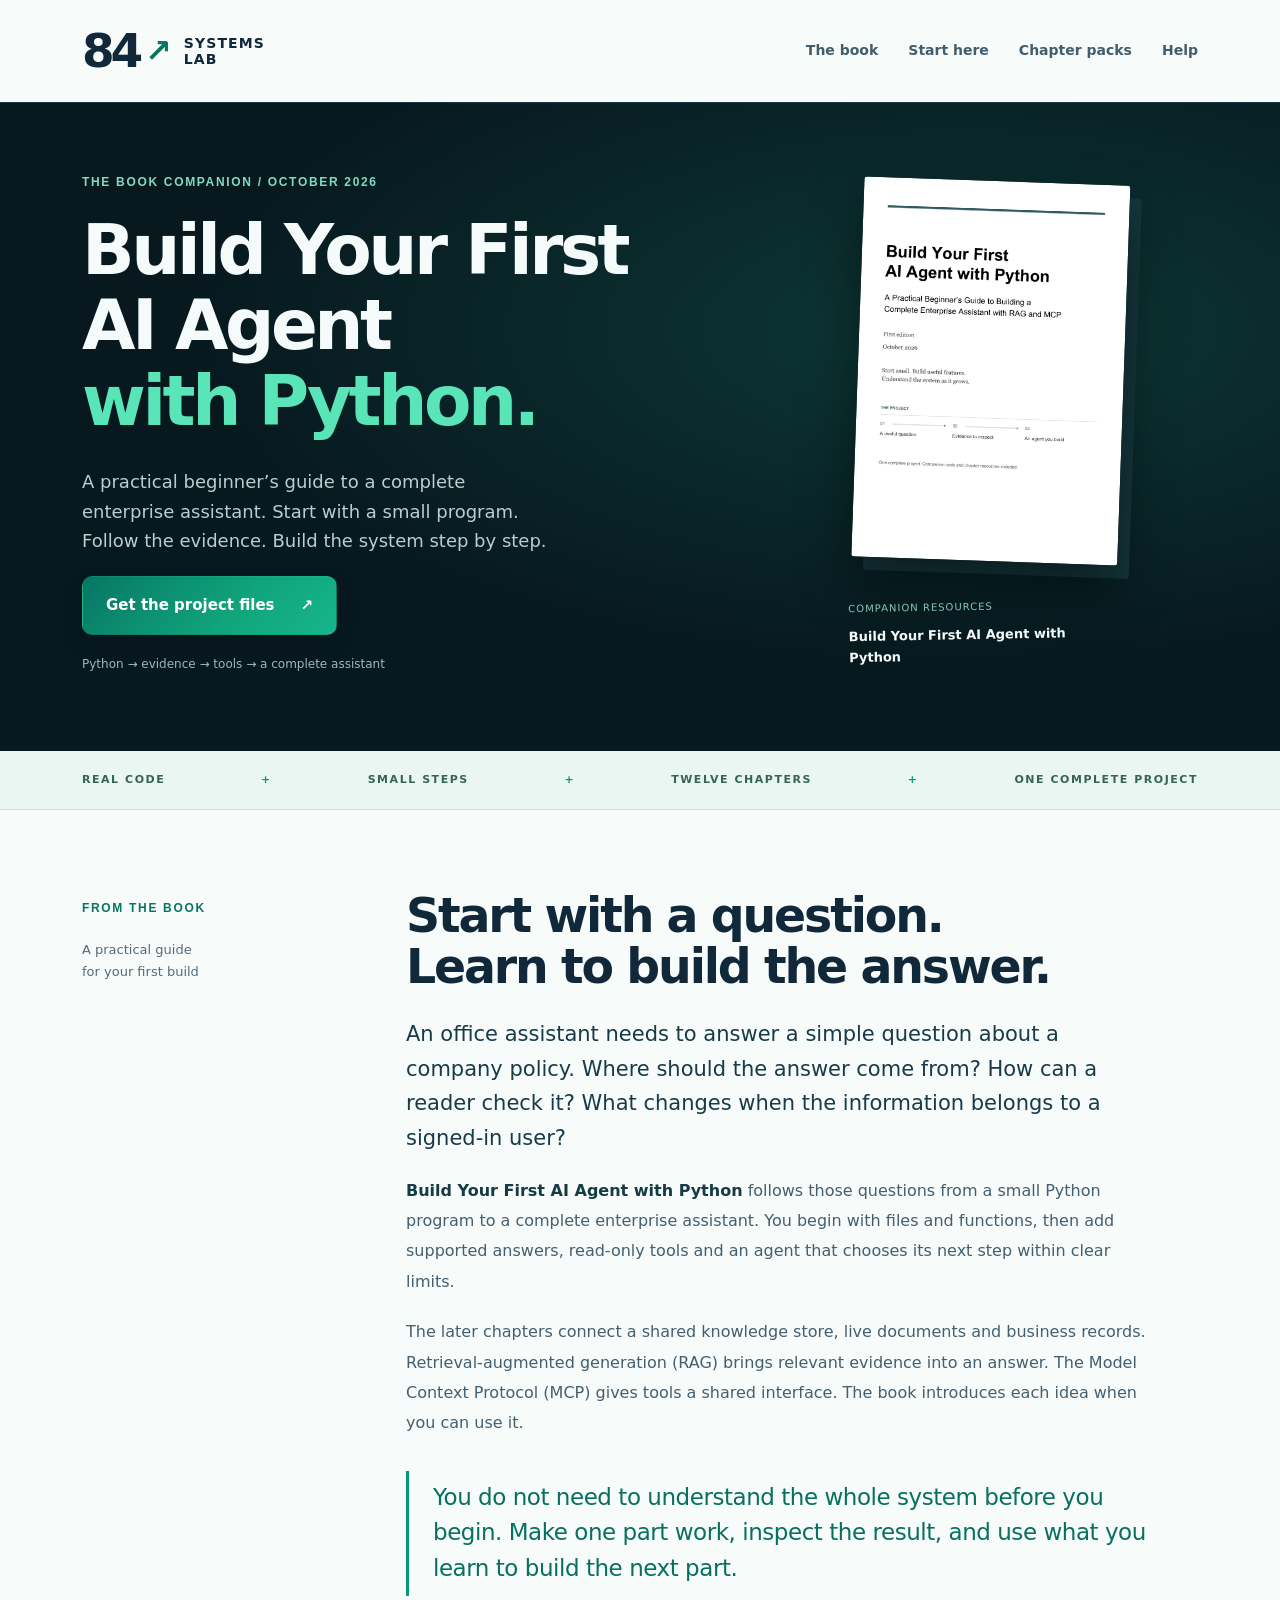
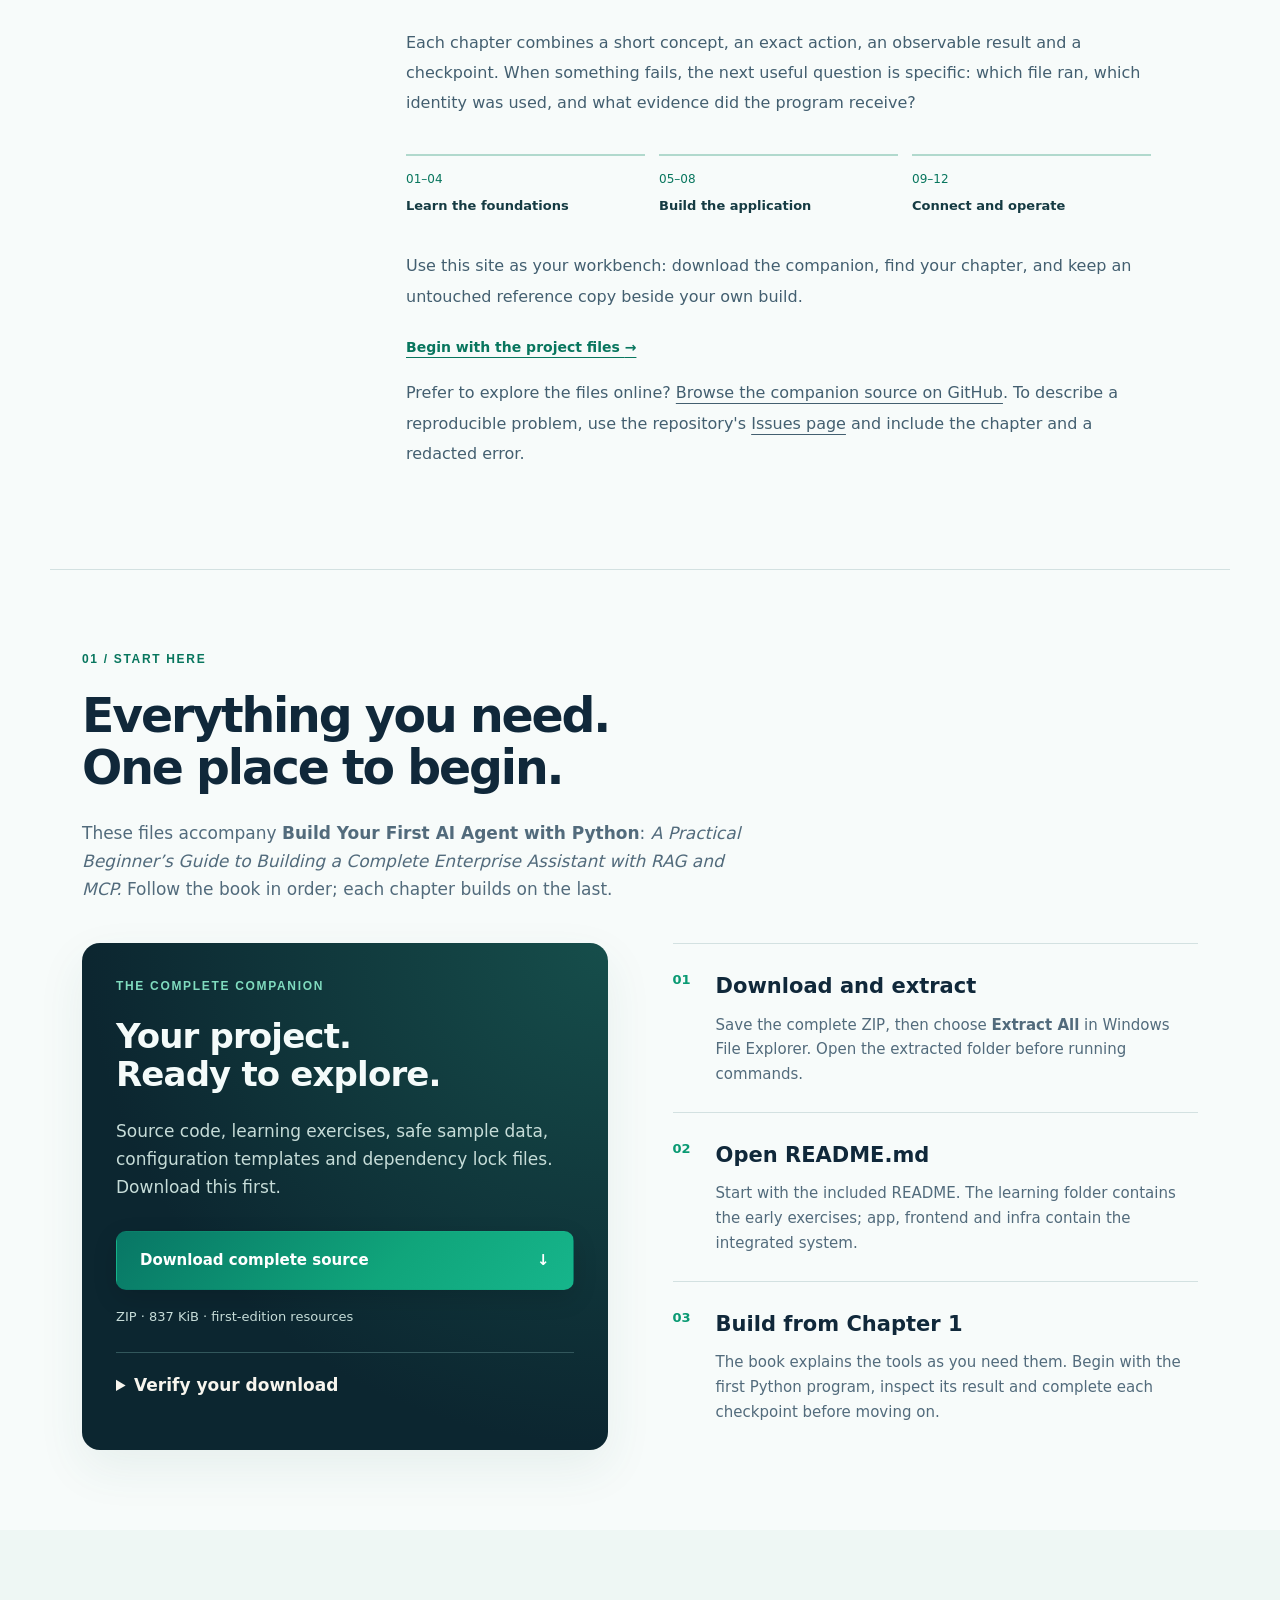
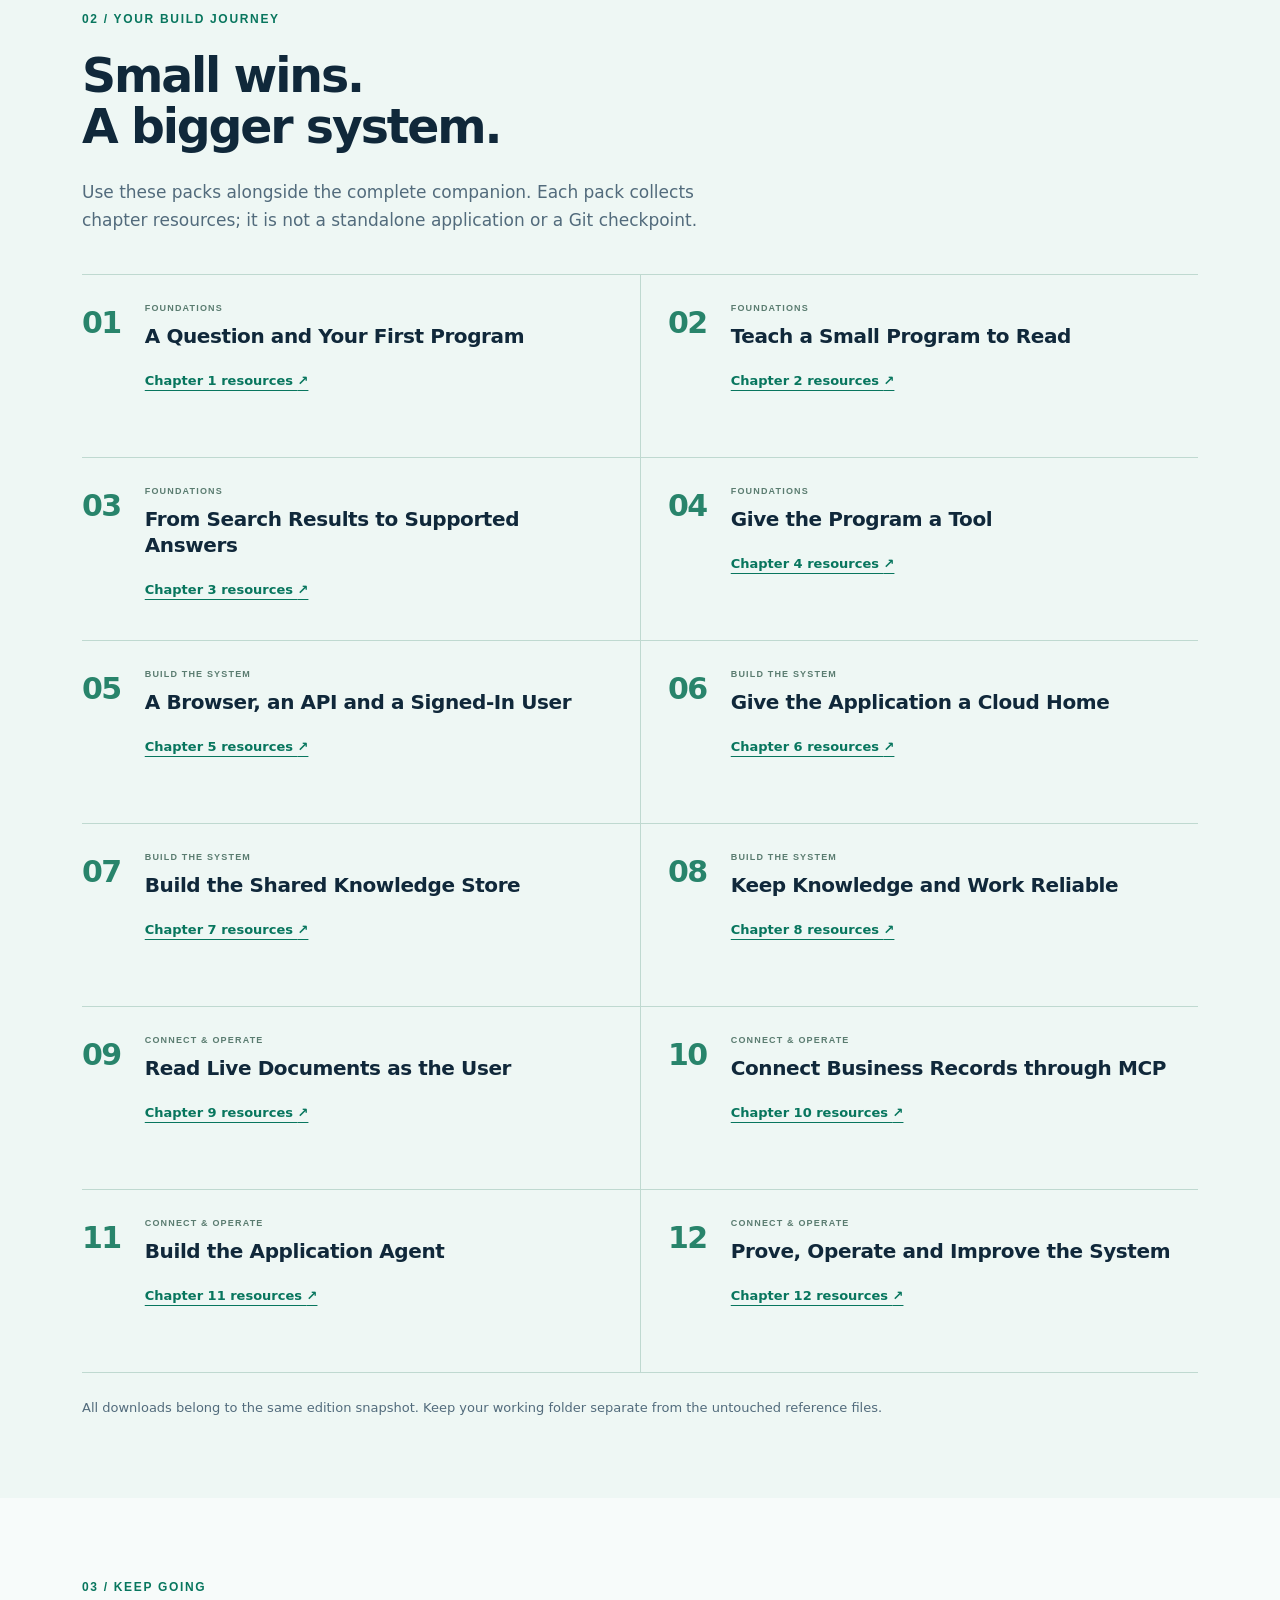
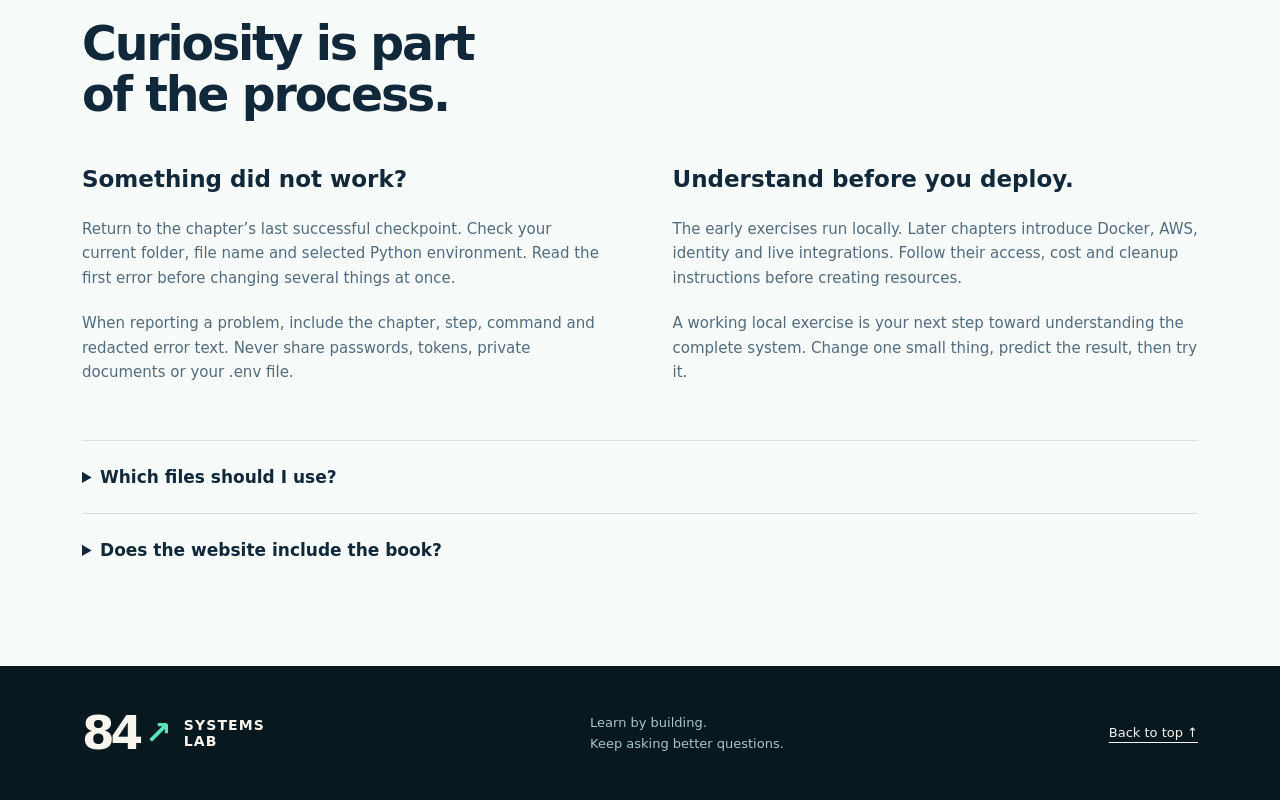
==== commit 2b87508d: "Publish latest first-edition companion downloads and cover" ====
--- a/index.html
+++ b/index.html
@@ -1,7 +1,7 @@
 <!doctype html>
 <html lang="en"><head><meta charset="utf-8"><meta name="viewport" content="width=device-width,initial-scale=1"><meta name="description" content="The companion resources for Build Your First AI Agent with Python. Complete source code, twelve chapter packs and a clear place to start."><meta name="theme-color" content="#142f2b"><title>Book Resources · 84 Systems Lab</title><link rel="icon" href="assets/favicon.svg" type="image/svg+xml"><link rel="stylesheet" href="styles.css"></head>
 <body><a class="skip" href="#main">Skip to content</a><header class="wrap"><a class="brand" href="#" aria-label="84 Systems Lab home"><span class="brand-mark">84<span>↗</span></span><span>SYSTEMS<br>LAB</span></a><nav aria-label="Main navigation"><a href="#about">The book</a><a href="#start">Start here</a><a href="#chapters">Chapter packs</a><a href="#help">Help</a></nav></header>
-<main id="main"><section class="hero"><div class="wrap hero-grid"><div><p class="eyebrow light">THE BOOK COMPANION / OCTOBER 2026</p><h1>Build Your First<br>AI Agent<br><em>with Python.</em></h1><p class="hero-intro">A practical beginner’s guide to a complete enterprise assistant. Start with a small program. Follow the evidence. Build the system step by step.</p><a class="button primary" href="#start">Get the project files <span aria-hidden="true">↗</span></a><p class="hero-note">Python → evidence → tools → a complete assistant</p></div><aside class="book"><img src="assets/book-cover.png" width="848" height="1200" alt="Cover of Build Your First AI Agent with Python"><p>COMPANION RESOURCES<br><strong>Build Your First AI Agent with Python</strong></p></aside></div></section>
+<main id="main"><section class="hero"><div class="wrap hero-grid"><div><p class="eyebrow light">THE BOOK COMPANION / OCTOBER 2026</p><h1>Build Your First<br>AI Agent<br><em>with Python.</em></h1><p class="hero-intro">A practical beginner’s guide to a complete enterprise assistant. Start with a small program. Follow the evidence. Build the system step by step.</p><a class="button primary" href="#start">Get the project files <span aria-hidden="true">↗</span></a><p class="hero-note">Python → evidence → tools → a complete assistant</p></div><aside class="book"><img src="assets/book-cover.png" width="840" height="1200" alt="Cover of Build Your First AI Agent with Python"><p>COMPANION RESOURCES<br><strong>Build Your First AI Agent with Python</strong></p></aside></div></section>
 <div class="ticker"><div class="wrap">REAL CODE <span>+</span> SMALL STEPS <span>+</span> TWELVE CHAPTERS <span>+</span> ONE COMPLETE PROJECT</div></div>
 <section class="wrap editorial section" id="about">
   <div class="editorial-label"><p class="eyebrow">FROM THE BOOK</p><p class="reading-note">A practical guide<br>for your first build</p></div>
@@ -18,7 +18,7 @@
     <p class="small" style="margin-top:18px">Prefer to explore the files online? <a href="https://github.com/84-systems-lab/enterprise-ai-agent-beginner">Browse the companion source on GitHub</a>. To describe a reproducible problem, use the repository's <a href="https://github.com/84-systems-lab/enterprise-ai-agent-beginner/issues">Issues page</a> and include the chapter and a redacted error.</p>
   </article>
 </section>
-<section class="wrap section" id="start"><div class="section-heading"><p class="eyebrow">01 / START HERE</p><h2>Everything you need.<br>One place to begin.</h2><p>These files accompany <strong>Build Your First AI Agent with Python</strong>: <em>A Practical Beginner’s Guide to Building a Complete Enterprise Assistant with RAG and MCP.</em> Follow the book in order; each chapter builds on the last.</p></div><div class="start-grid"><article class="download-panel"><p class="eyebrow light">THE COMPLETE COMPANION</p><h3>Your project.<br>Ready to explore.</h3><p>Source code, learning exercises, safe sample data, configuration templates and dependency lock files. Download this first.</p><a class="button primary" href="downloads/enterprise-ai-agent-companion.zip" download>Download complete source <span aria-hidden="true">↓</span></a><p class="small">ZIP · 837 KiB · edition 3 resources</p><details><summary>Verify your download</summary><p class="small">SHA-256 identifies this exact file. Compare it with the result from Get-FileHash in PowerShell:</p><code>Get-FileHash .\enterprise-ai-agent-companion.zip -Algorithm SHA256</code><p class="hash">23d91ece269a2211f64a5bdcbe81b1530bf021bb3680f6a86f04e6e86892b961</p><a href="downloads/CHECKSUMS.sha256" download>Download all checksums</a></details></article><ol class="steps"><li><span>01</span><div><h3>Download and extract</h3><p>Save the complete ZIP, then choose <strong>Extract All</strong> in Windows File Explorer. Open the extracted folder before running commands.</p></div></li><li><span>02</span><div><h3>Open README.md</h3><p>Start with the included README. The learning folder contains the early exercises; app, frontend and infra contain the integrated system.</p></div></li><li><span>03</span><div><h3>Build from Chapter 1</h3><p>The book explains the tools as you need them. Begin with the first Python program, inspect its result and complete each checkpoint before moving on.</p></div></li></ol></div></section>
+<section class="wrap section" id="start"><div class="section-heading"><p class="eyebrow">01 / START HERE</p><h2>Everything you need.<br>One place to begin.</h2><p>These files accompany <strong>Build Your First AI Agent with Python</strong>: <em>A Practical Beginner’s Guide to Building a Complete Enterprise Assistant with RAG and MCP.</em> Follow the book in order; each chapter builds on the last.</p></div><div class="start-grid"><article class="download-panel"><p class="eyebrow light">THE COMPLETE COMPANION</p><h3>Your project.<br>Ready to explore.</h3><p>Source code, learning exercises, safe sample data, configuration templates and dependency lock files. Download this first.</p><a class="button primary" href="downloads/enterprise-ai-agent-companion.zip" download>Download complete source <span aria-hidden="true">↓</span></a><p class="small">ZIP · 837 KiB · first-edition resources</p><details><summary>Verify your download</summary><p class="small">SHA-256 identifies this exact file. Compare it with the result from Get-FileHash in PowerShell:</p><code>Get-FileHash .\enterprise-ai-agent-companion.zip -Algorithm SHA256</code><p class="hash">7be0904212160fc1e9e13fd39cf75db83240e6ef4870becaab7cea619413d409</p><a href="downloads/CHECKSUMS.sha256" download>Download all checksums</a></details></article><ol class="steps"><li><span>01</span><div><h3>Download and extract</h3><p>Save the complete ZIP, then choose <strong>Extract All</strong> in Windows File Explorer. Open the extracted folder before running commands.</p></div></li><li><span>02</span><div><h3>Open README.md</h3><p>Start with the included README. The learning folder contains the early exercises; app, frontend and infra contain the integrated system.</p></div></li><li><span>03</span><div><h3>Build from Chapter 1</h3><p>The book explains the tools as you need them. Begin with the first Python program, inspect its result and complete each checkpoint before moving on.</p></div></li></ol></div></section>
 <section class="chapter-section" id="chapters"><div class="wrap section"><div class="section-heading"><p class="eyebrow">02 / YOUR BUILD JOURNEY</p><h2>Small wins.<br>A bigger system.</h2><p>Use these packs alongside the complete companion. Each pack collects chapter resources; it is not a standalone application or a Git checkpoint.</p></div><div class="chapters"><article class="chapter"><span class="chapter-number">01</span><div><p class="eyebrow">FOUNDATIONS</p><h3>A Question and Your First Program</h3><a href="downloads/chapter-01-resources.zip" download>Chapter 1 resources <span aria-hidden="true">↗</span></a></div></article>
 <article class="chapter"><span class="chapter-number">02</span><div><p class="eyebrow">FOUNDATIONS</p><h3>Teach a Small Program to Read</h3><a href="downloads/chapter-02-resources.zip" download>Chapter 2 resources <span aria-hidden="true">↗</span></a></div></article>
 <article class="chapter"><span class="chapter-number">03</span><div><p class="eyebrow">FOUNDATIONS</p><h3>From Search Results to Supported Answers</h3><a href="downloads/chapter-03-resources.zip" download>Chapter 3 resources <span aria-hidden="true">↗</span></a></div></article>
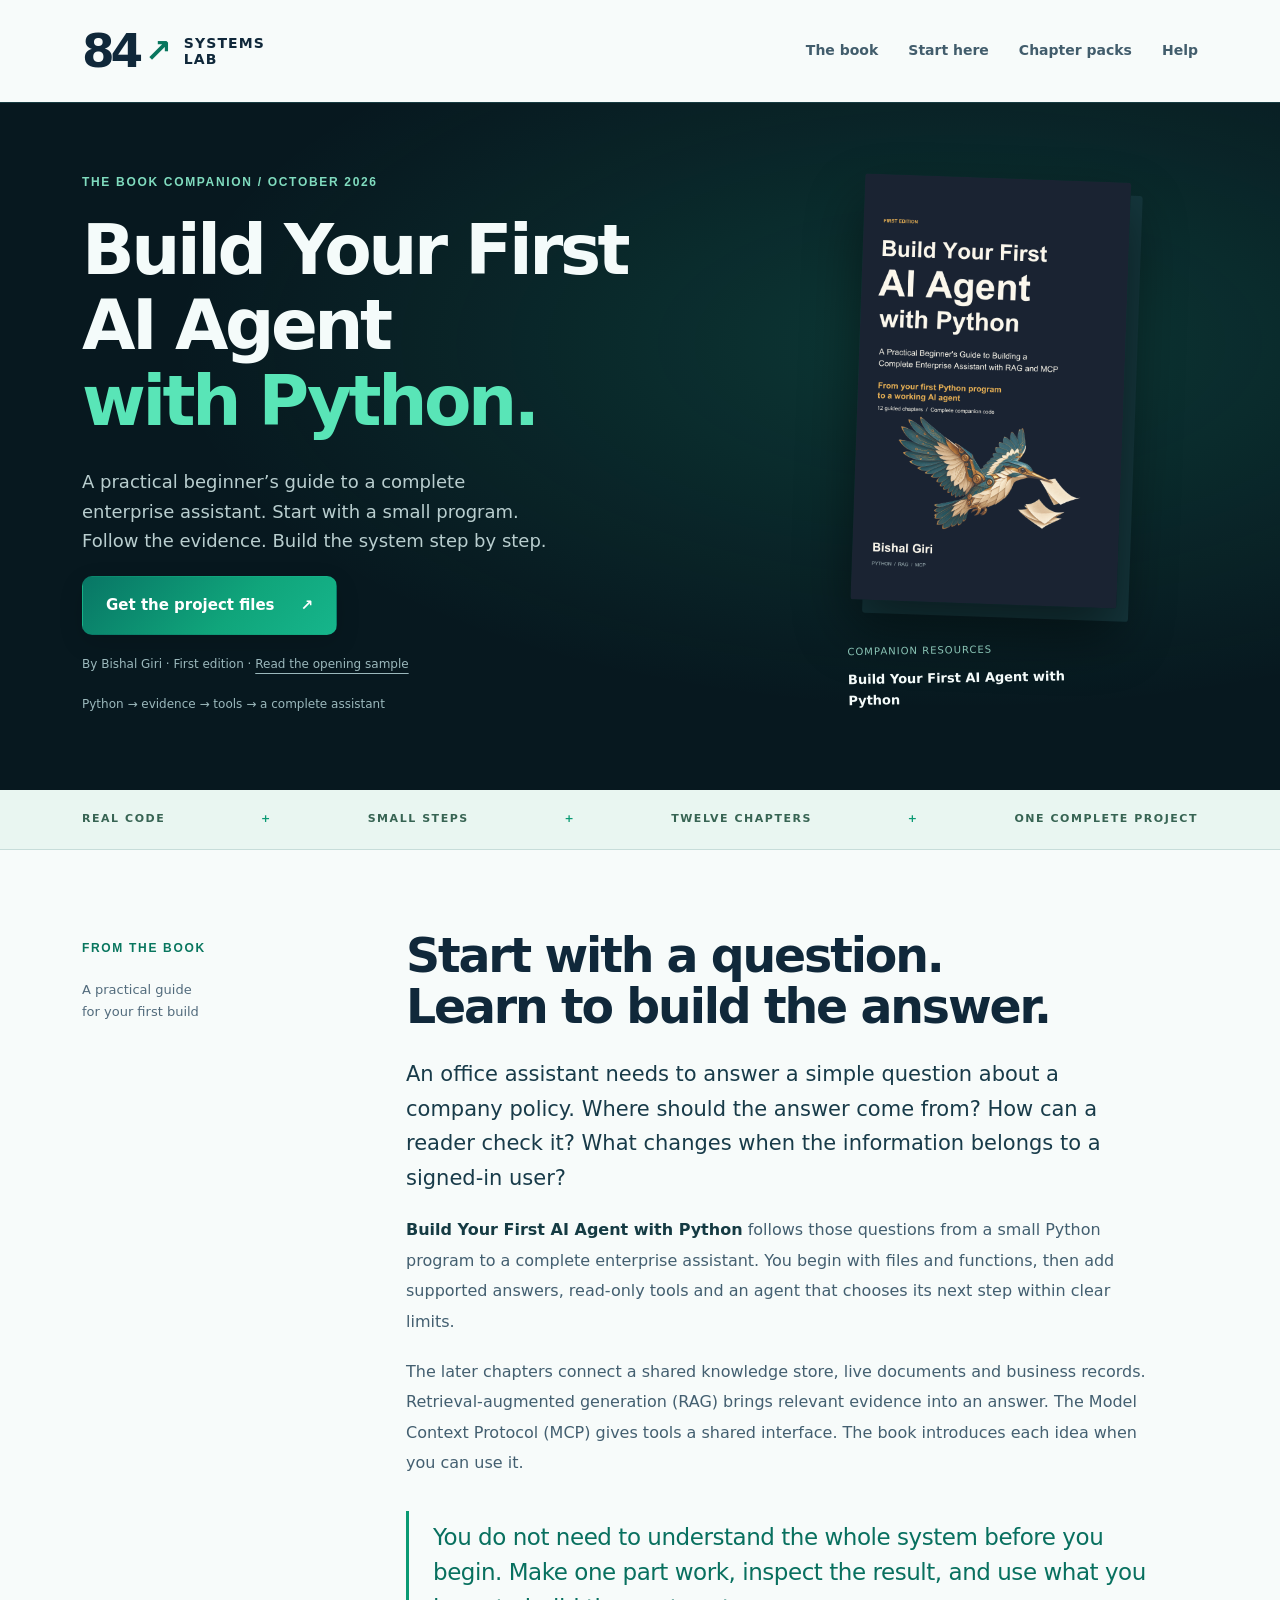
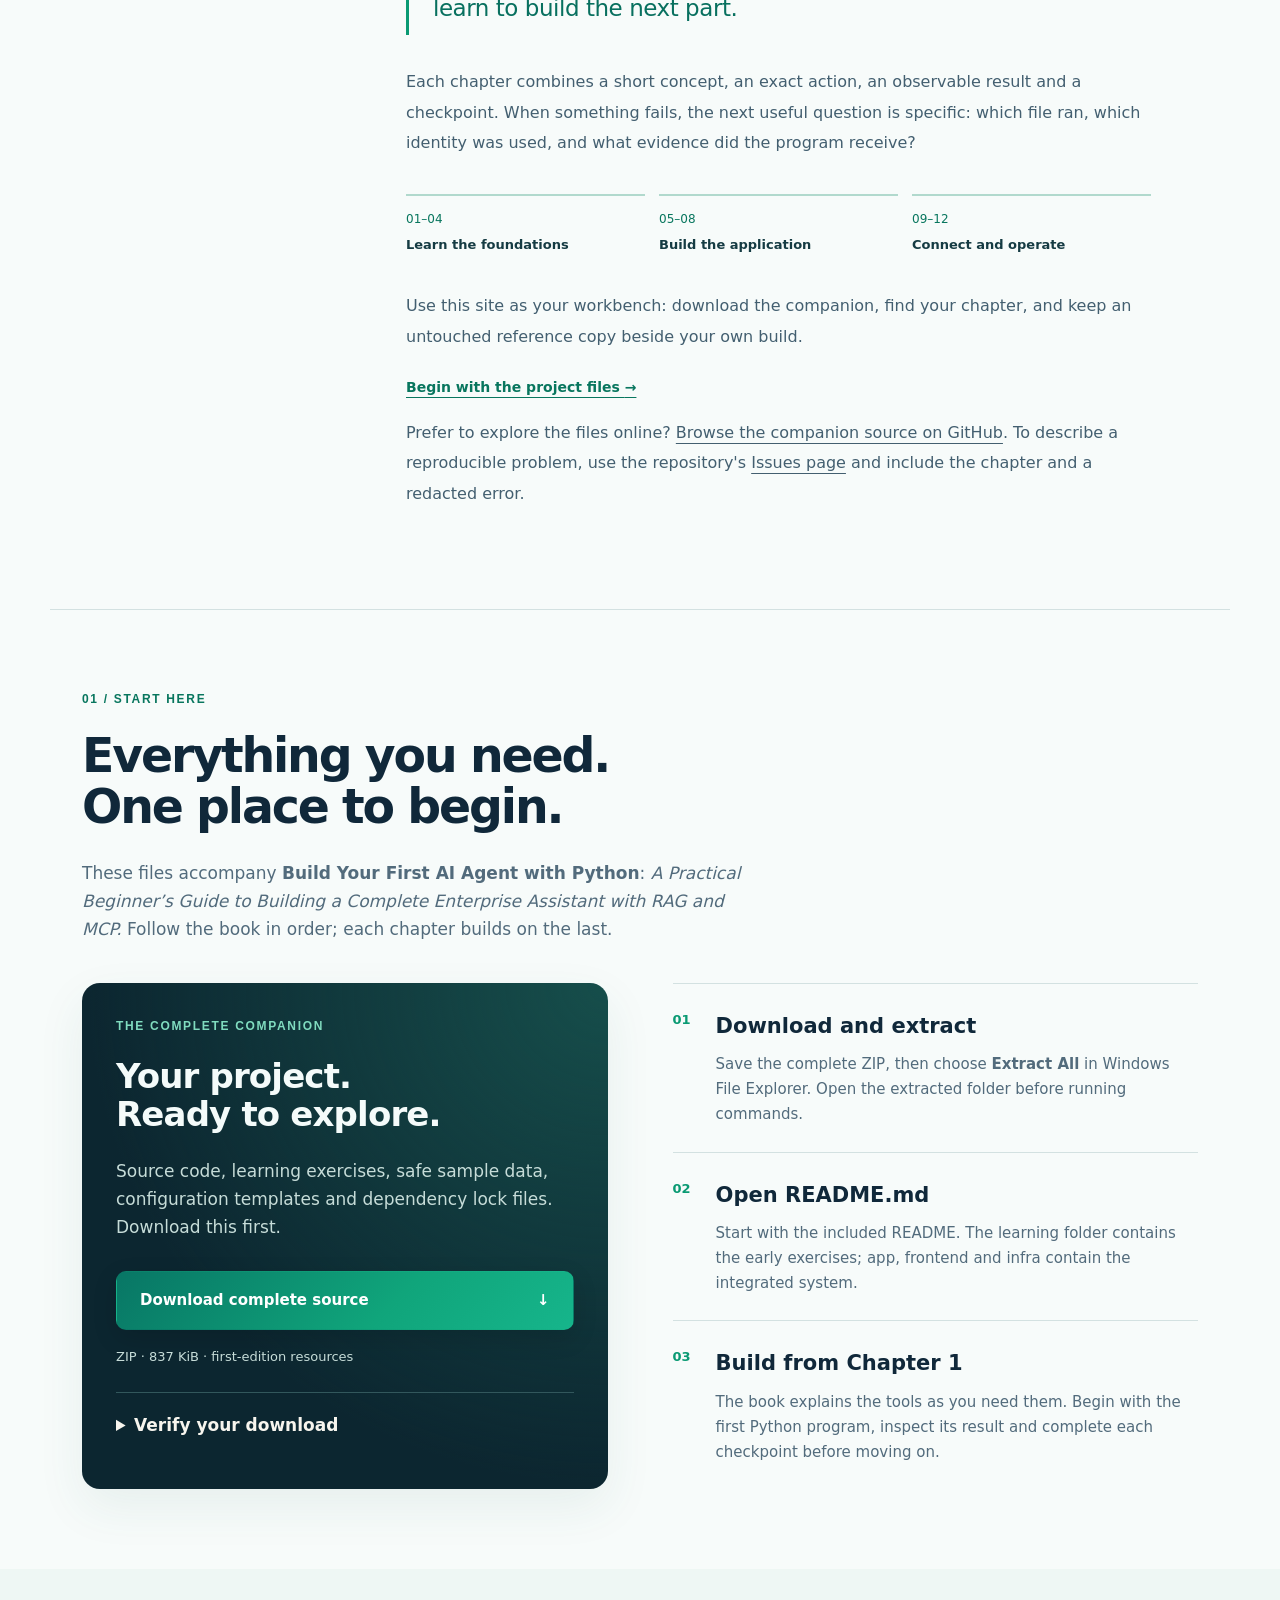
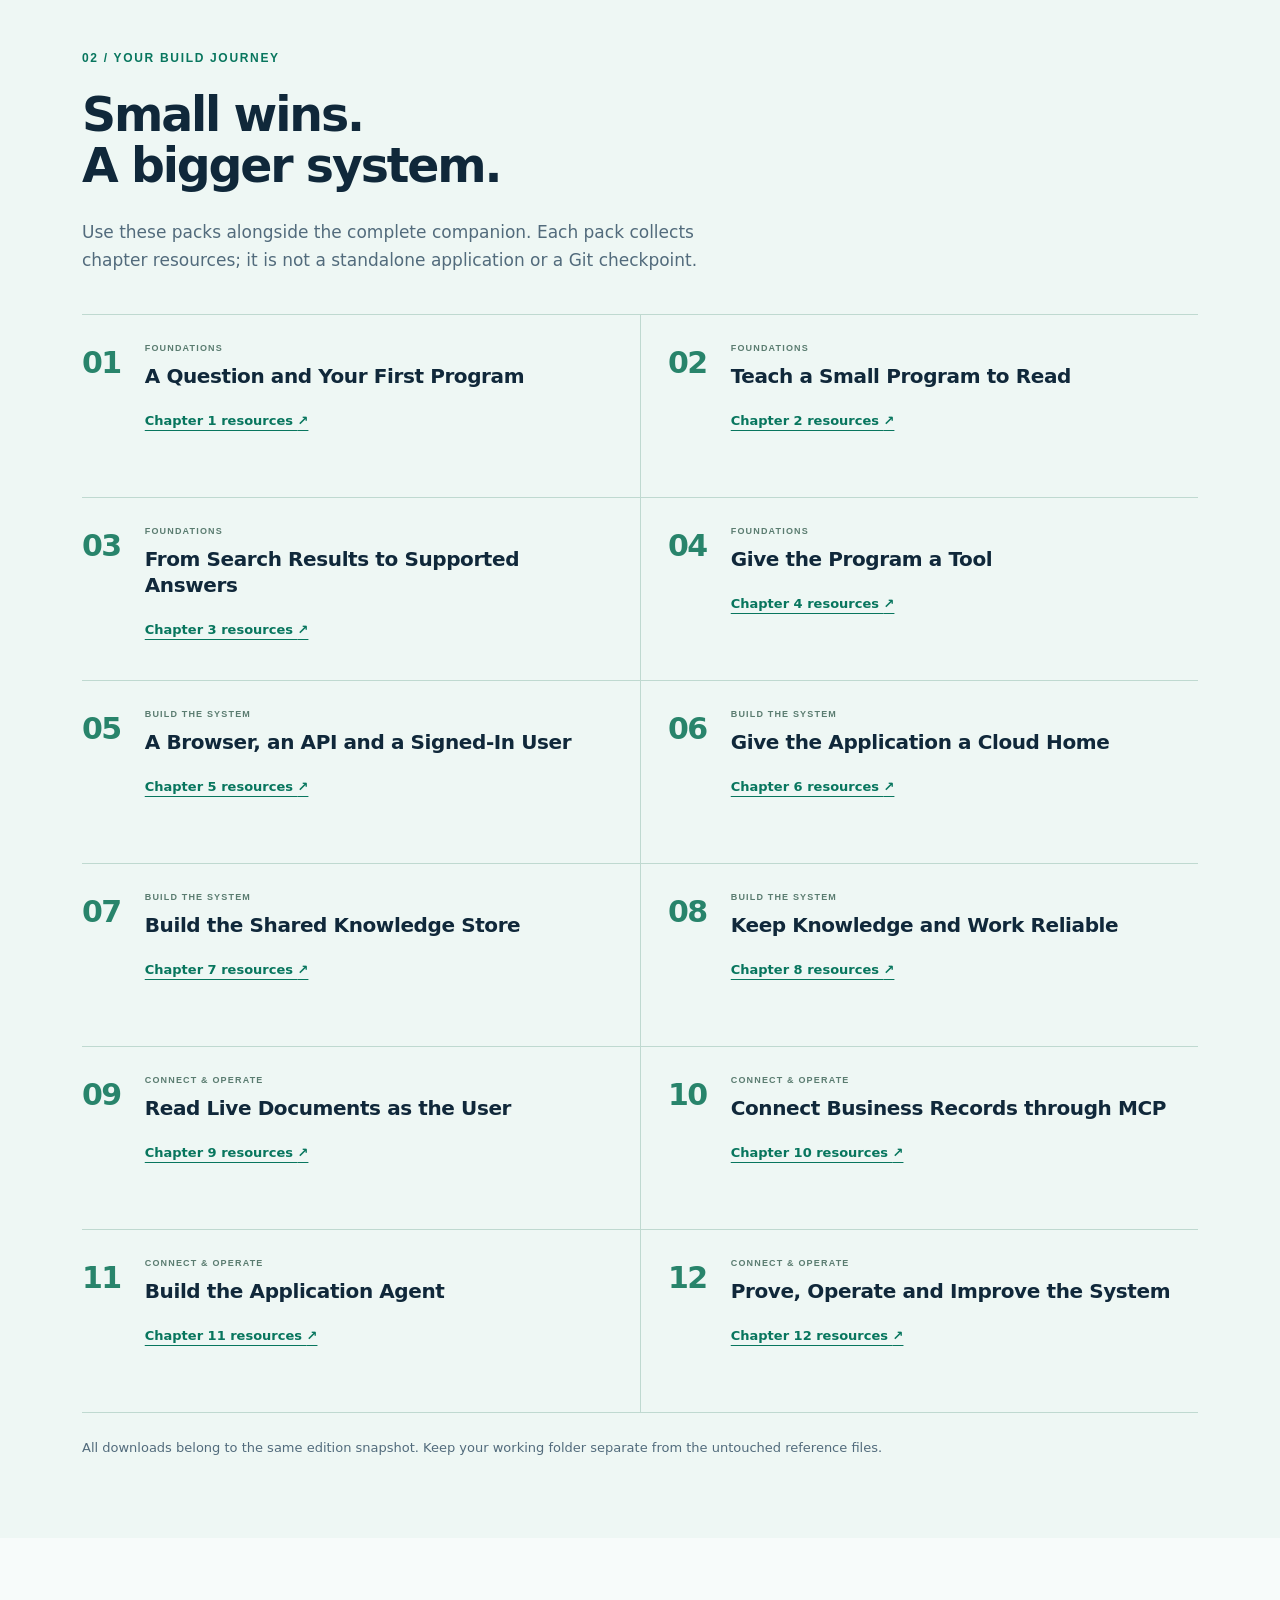
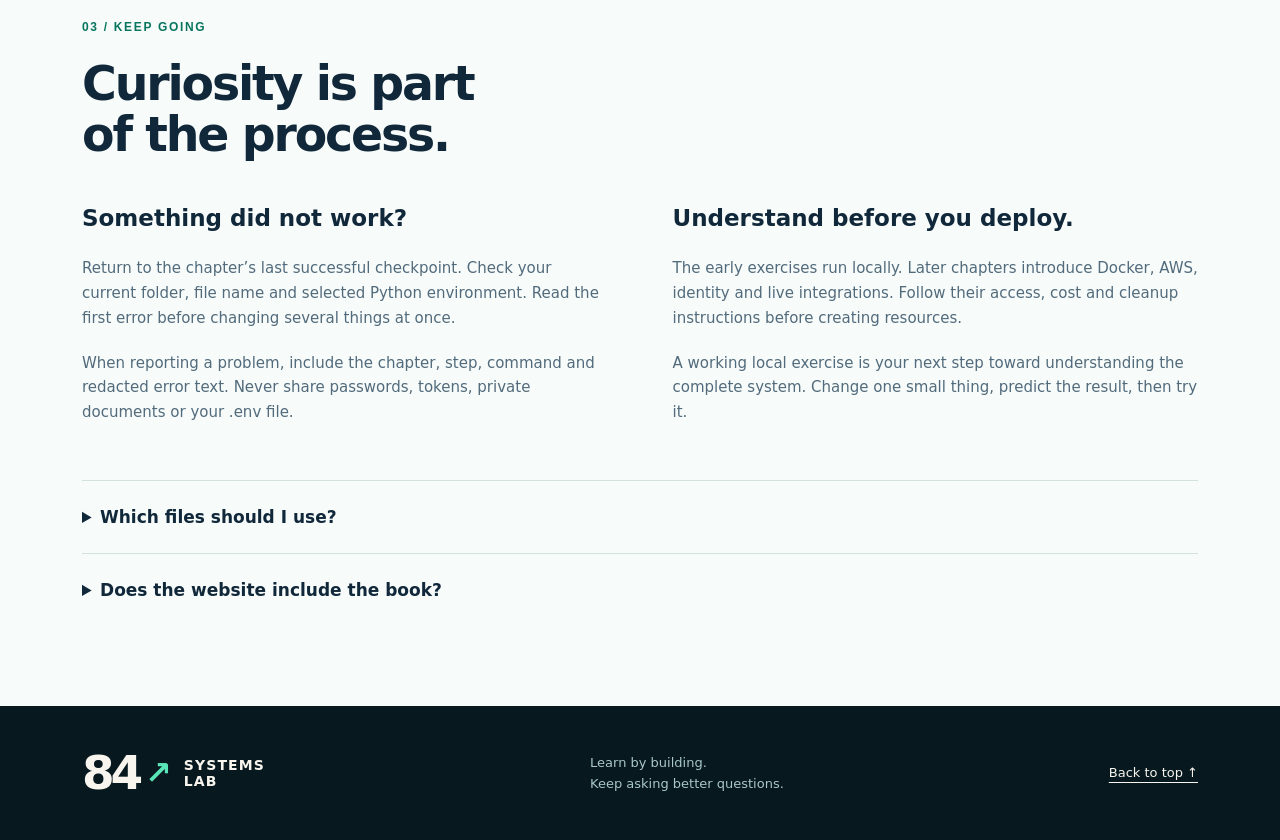
==== commit 7be8c559: "Improve book discovery with metadata sample and crawler access" ====
--- a/index.html
+++ b/index.html
@@ -1,7 +1,7 @@
 <!doctype html>
-<html lang="en"><head><meta charset="utf-8"><meta name="viewport" content="width=device-width,initial-scale=1"><meta name="description" content="The companion resources for Build Your First AI Agent with Python. Complete source code, twelve chapter packs and a clear place to start."><meta name="theme-color" content="#142f2b"><title>Book Resources · 84 Systems Lab</title><link rel="icon" href="assets/favicon.svg" type="image/svg+xml"><link rel="stylesheet" href="styles.css"></head>
-<body><a class="skip" href="#main">Skip to content</a><header class="wrap"><a class="brand" href="#" aria-label="84 Systems Lab home"><span class="brand-mark">84<span>↗</span></span><span>SYSTEMS<br>LAB</span></a><nav aria-label="Main navigation"><a href="#about">The book</a><a href="#start">Start here</a><a href="#chapters">Chapter packs</a><a href="#help">Help</a></nav></header>
-<main id="main"><section class="hero"><div class="wrap hero-grid"><div><p class="eyebrow light">THE BOOK COMPANION / OCTOBER 2026</p><h1>Build Your First<br>AI Agent<br><em>with Python.</em></h1><p class="hero-intro">A practical beginner’s guide to a complete enterprise assistant. Start with a small program. Follow the evidence. Build the system step by step.</p><a class="button primary" href="#start">Get the project files <span aria-hidden="true">↗</span></a><p class="hero-note">Python → evidence → tools → a complete assistant</p></div><aside class="book"><img src="assets/book-cover.png" width="840" height="1200" alt="Cover of Build Your First AI Agent with Python"><p>COMPANION RESOURCES<br><strong>Build Your First AI Agent with Python</strong></p></aside></div></section>
+<html lang="en"><head><meta charset="utf-8"><meta name="viewport" content="width=device-width,initial-scale=1"><meta name="description" content="The companion resources for Build Your First AI Agent with Python. Complete source code, twelve chapter packs and a clear place to start."><meta name="theme-color" content="#142f2b"><title>Build Your First AI Agent with Python — Resources | Bishal Giri</title><link rel="icon" href="assets/favicon.svg" type="image/svg+xml"><link rel="stylesheet" href="styles.css"><link rel="canonical" href="https://84-systems-lab.github.io/"><meta name="robots" content="index,follow"></head>
+<body><a class="skip" href="#main">Skip to content</a><header class="wrap"><a class="brand" href="#" aria-label="84 Systems Lab home"><span class="brand-mark">84<span>↗</span></span><span>SYSTEMS<br>LAB</span></a><nav aria-label="Main navigation"><a href="book.html">The book</a><a href="#start">Start here</a><a href="#chapters">Chapter packs</a><a href="#help">Help</a></nav></header>
+<main id="main"><section class="hero"><div class="wrap hero-grid"><div><p class="eyebrow light">THE BOOK COMPANION / OCTOBER 2026</p><h1>Build Your First<br>AI Agent<br><em>with Python.</em></h1><p class="hero-intro">A practical beginner’s guide to a complete enterprise assistant. Start with a small program. Follow the evidence. Build the system step by step.</p><a class="button primary" href="#start">Get the project files <span aria-hidden="true">↗</span></a><p class="hero-note">By Bishal Giri · First edition · <a href="sample.html">Read the opening sample</a></p><p class="hero-note">Python → evidence → tools → a complete assistant</p></div><aside class="book"><img src="assets/first-edition-cover.jpg" width="1600" height="2560" alt="Cover of Build Your First AI Agent with Python"><p>COMPANION RESOURCES<br><strong>Build Your First AI Agent with Python</strong></p></aside></div></section>
 <div class="ticker"><div class="wrap">REAL CODE <span>+</span> SMALL STEPS <span>+</span> TWELVE CHAPTERS <span>+</span> ONE COMPLETE PROJECT</div></div>
 <section class="wrap editorial section" id="about">
   <div class="editorial-label"><p class="eyebrow">FROM THE BOOK</p><p class="reading-note">A practical guide<br>for your first build</p></div>
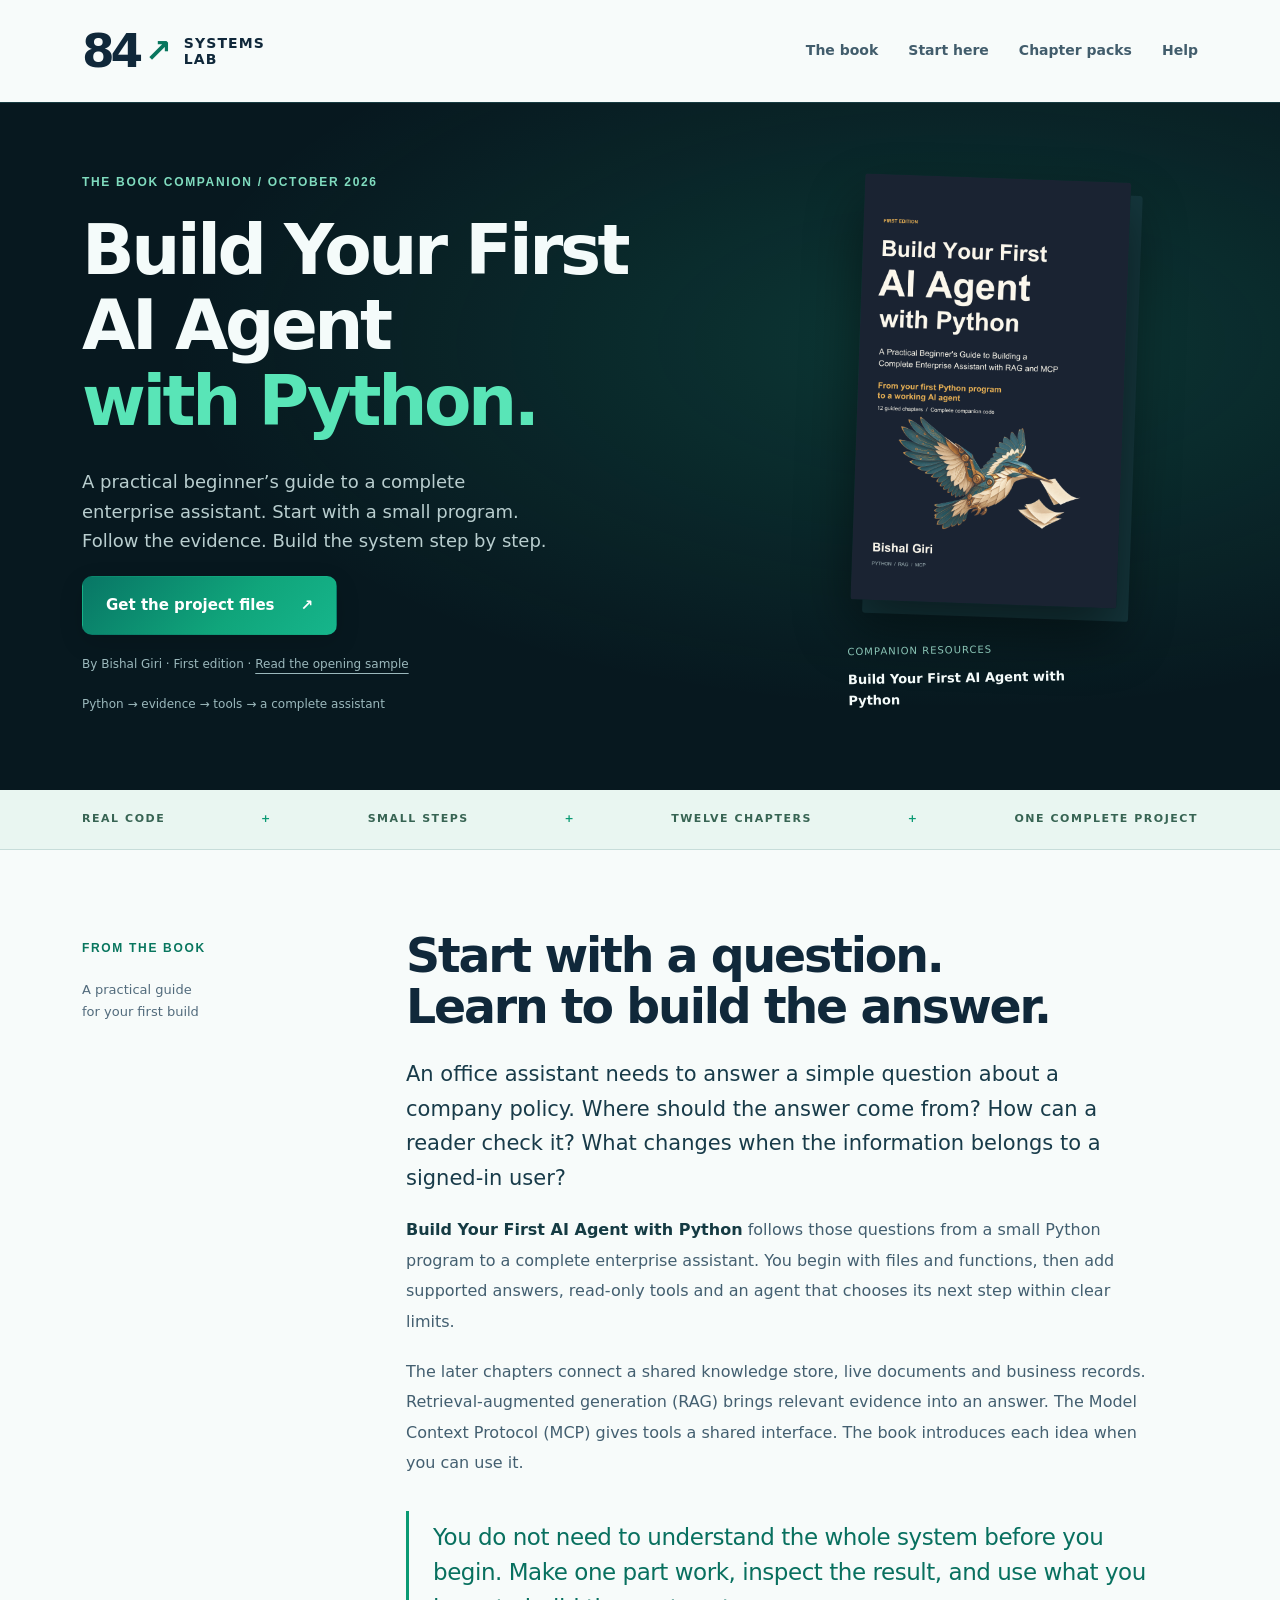
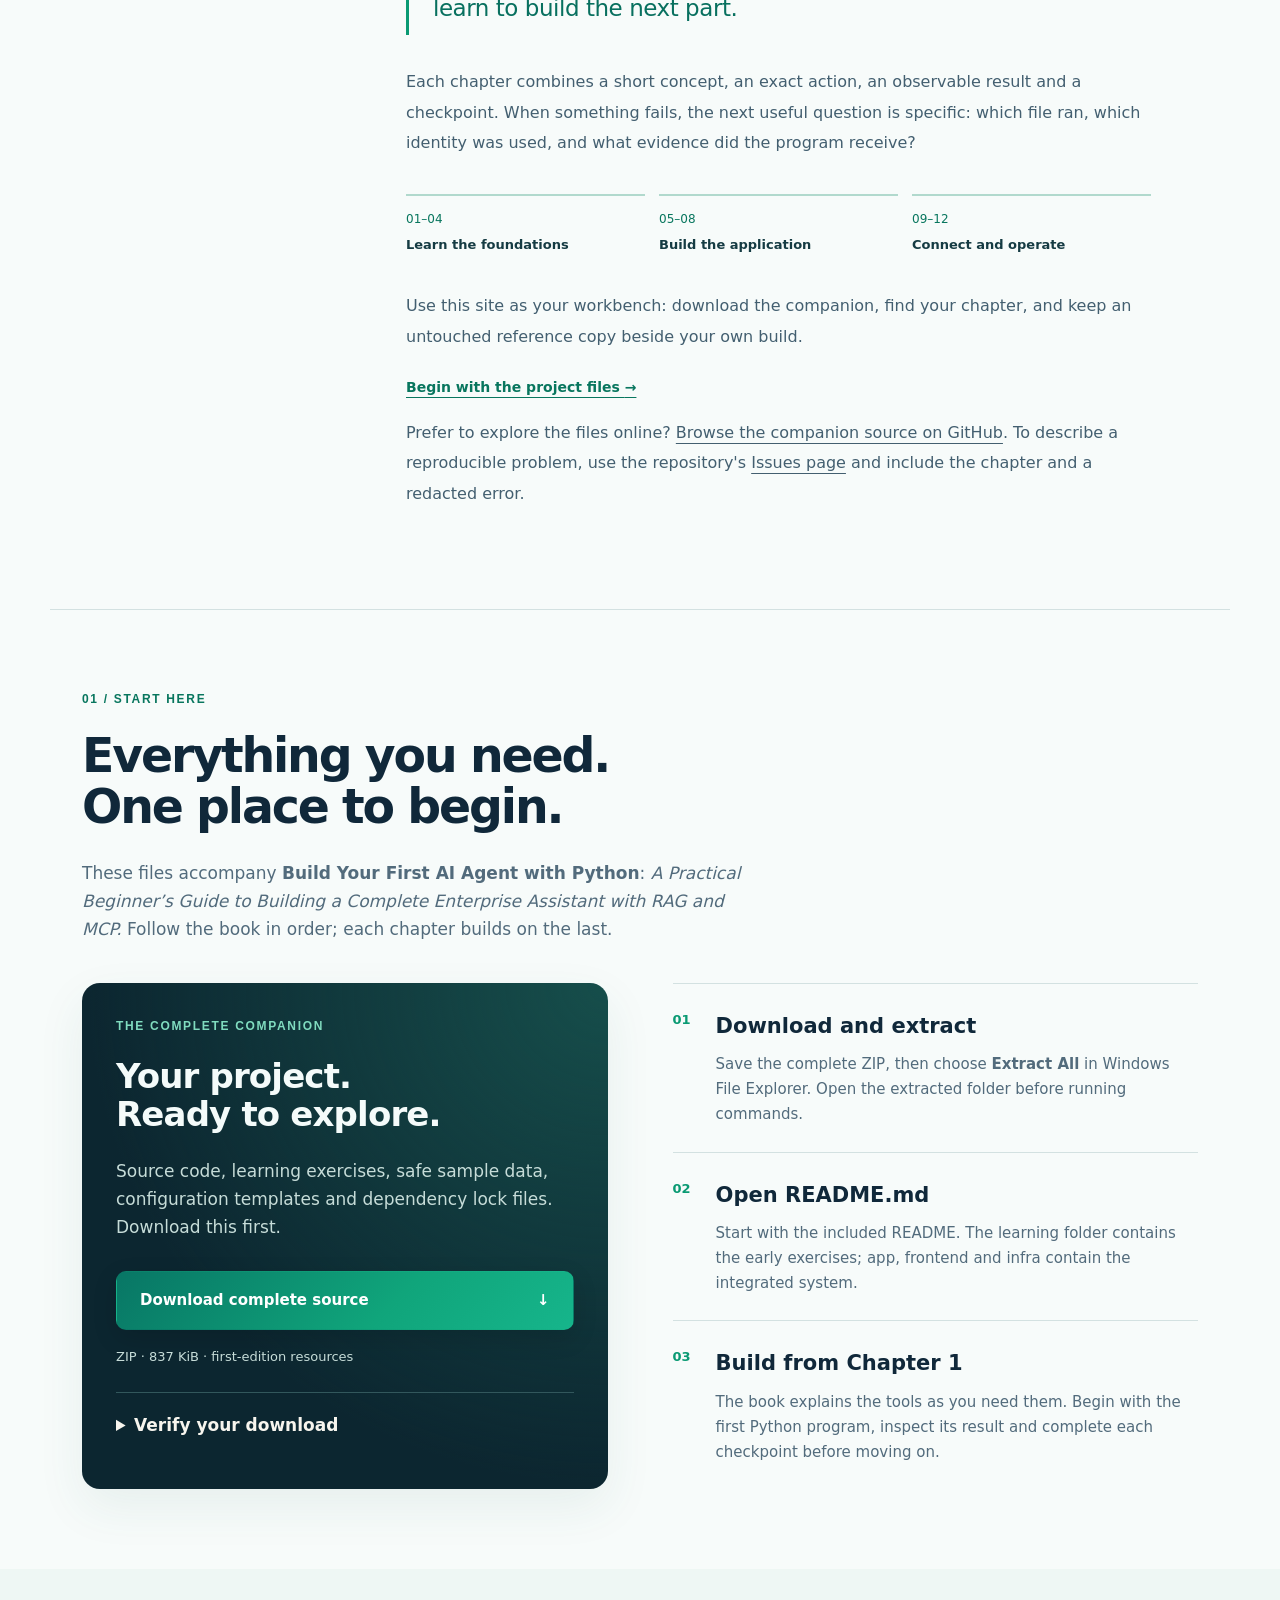
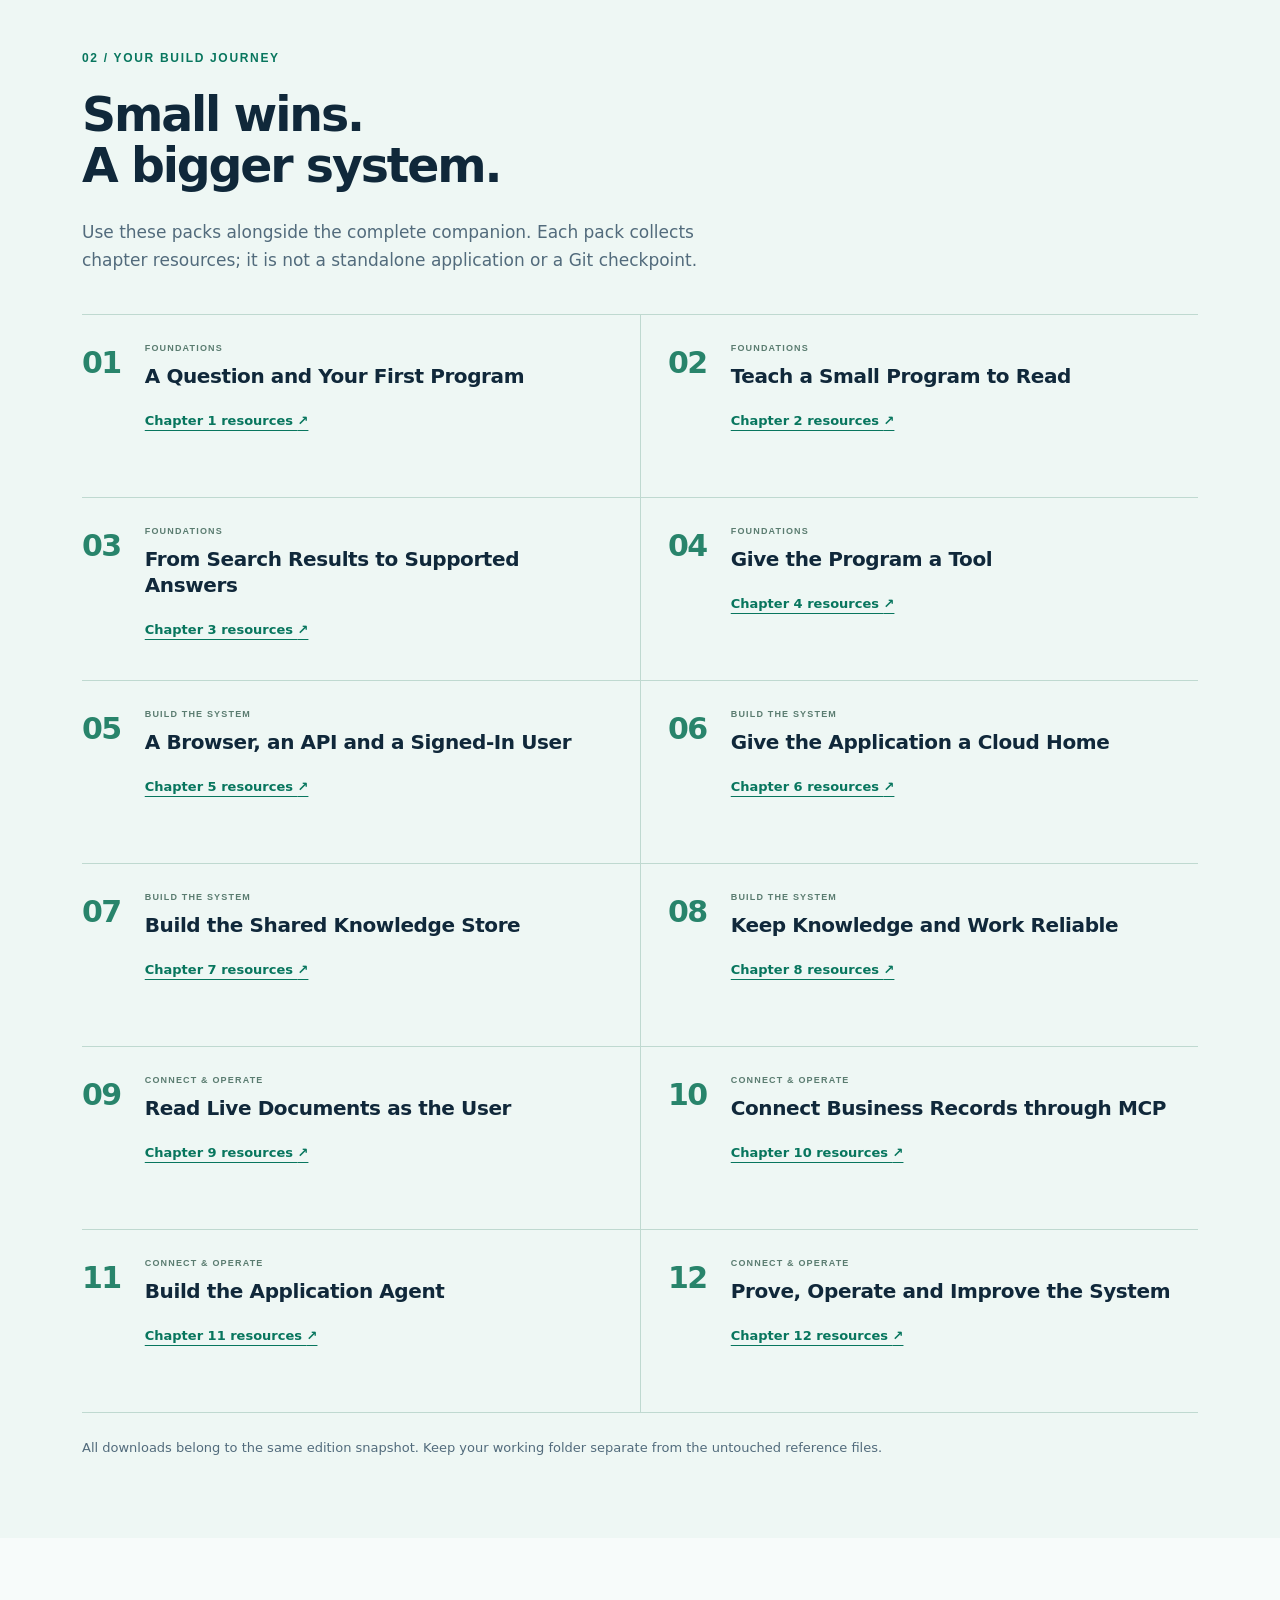
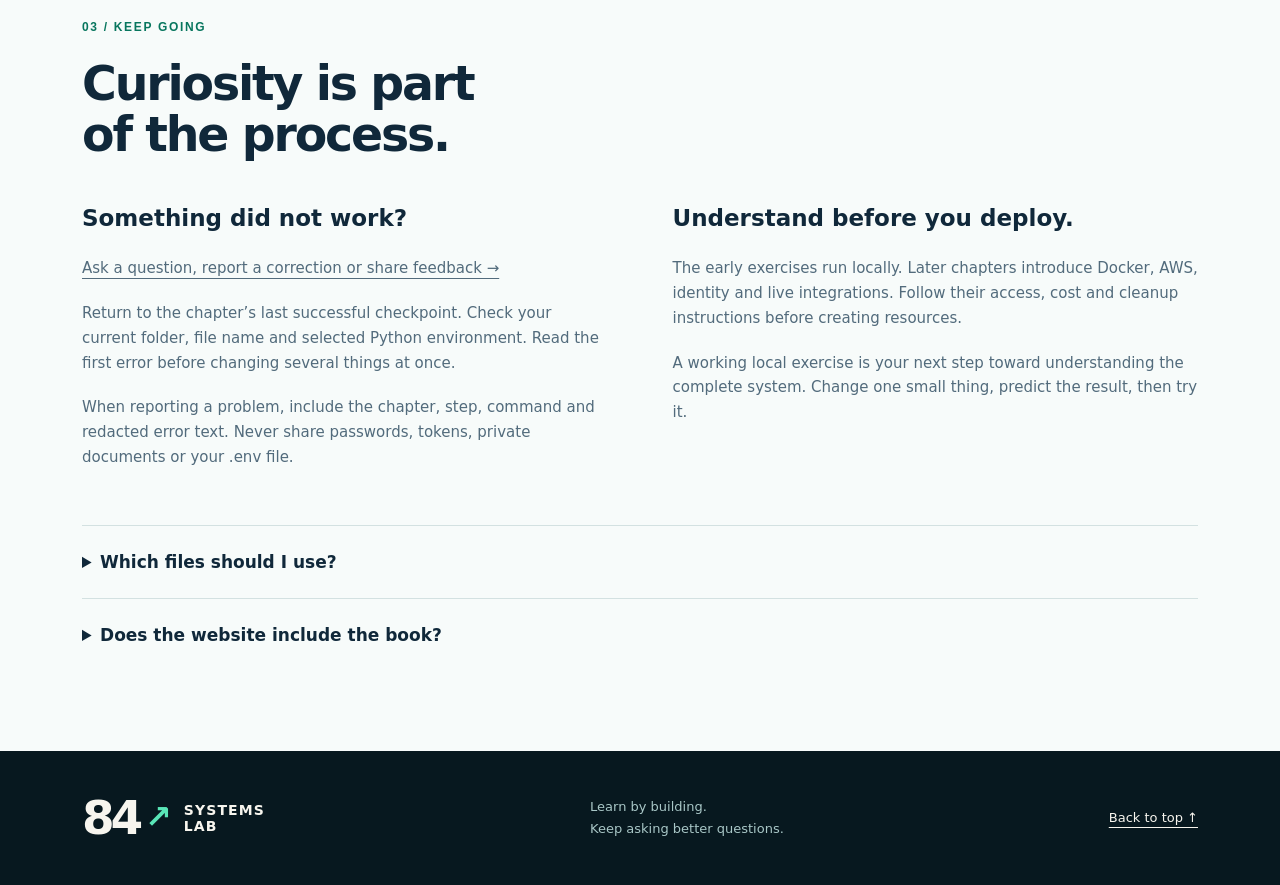
==== commit 62908bb9: "Add reader support page without publishing an email address" ====
--- a/index.html
+++ b/index.html
@@ -31,5 +31,5 @@
 <article class="chapter"><span class="chapter-number">10</span><div><p class="eyebrow">CONNECT & OPERATE</p><h3>Connect Business Records through MCP</h3><a href="downloads/chapter-10-resources.zip" download>Chapter 10 resources <span aria-hidden="true">↗</span></a></div></article>
 <article class="chapter"><span class="chapter-number">11</span><div><p class="eyebrow">CONNECT & OPERATE</p><h3>Build the Application Agent</h3><a href="downloads/chapter-11-resources.zip" download>Chapter 11 resources <span aria-hidden="true">↗</span></a></div></article>
 <article class="chapter"><span class="chapter-number">12</span><div><p class="eyebrow">CONNECT & OPERATE</p><h3>Prove, Operate and Improve the System</h3><a href="downloads/chapter-12-resources.zip" download>Chapter 12 resources <span aria-hidden="true">↗</span></a></div></article></div><p class="small archive-note">All downloads belong to the same edition snapshot. Keep your working folder separate from the untouched reference files.</p></div></section>
-<section class="wrap section" id="help"><div class="section-heading"><p class="eyebrow">03 / KEEP GOING</p><h2>Curiosity is part<br>of the process.</h2></div><div class="help-grid"><article><h3>Something did not work?</h3><p>Return to the chapter’s last successful checkpoint. Check your current folder, file name and selected Python environment. Read the first error before changing several things at once.</p><p>When reporting a problem, include the chapter, step, command and redacted error text. Never share passwords, tokens, private documents or your .env file.</p></article><article><h3>Understand before you deploy.</h3><p>The early exercises run locally. Later chapters introduce Docker, AWS, identity and live integrations. Follow their access, cost and cleanup instructions before creating resources.</p><p>A working local exercise is your next step toward understanding the complete system. Change one small thing, predict the result, then try it.</p></article></div><details class="faq"><summary>Which files should I use?</summary><p>Use the complete companion ZIP as your reference source and the chapter packs for focused resources. Follow the book’s file maps and build order. Do not copy every finished file into your first exercise.</p></details><details class="faq"><summary>Does the website include the book?</summary><p>This site provides the supporting project files. The book contains the explanations, exact build steps, diagrams and troubleshooting guidance.</p></details></section>
+<section class="wrap section" id="help"><div class="section-heading"><p class="eyebrow">03 / KEEP GOING</p><h2>Curiosity is part<br>of the process.</h2></div><div class="help-grid"><article><h3>Something did not work?</h3><p><a href="support.html">Ask a question, report a correction or share feedback →</a></p><p>Return to the chapter’s last successful checkpoint. Check your current folder, file name and selected Python environment. Read the first error before changing several things at once.</p><p>When reporting a problem, include the chapter, step, command and redacted error text. Never share passwords, tokens, private documents or your .env file.</p></article><article><h3>Understand before you deploy.</h3><p>The early exercises run locally. Later chapters introduce Docker, AWS, identity and live integrations. Follow their access, cost and cleanup instructions before creating resources.</p><p>A working local exercise is your next step toward understanding the complete system. Change one small thing, predict the result, then try it.</p></article></div><details class="faq"><summary>Which files should I use?</summary><p>Use the complete companion ZIP as your reference source and the chapter packs for focused resources. Follow the book’s file maps and build order. Do not copy every finished file into your first exercise.</p></details><details class="faq"><summary>Does the website include the book?</summary><p>This site provides the supporting project files. The book contains the explanations, exact build steps, diagrams and troubleshooting guidance.</p></details></section>
 </main><footer><div class="wrap footer-inner"><div class="brand"><span class="brand-mark">84<span>↗</span></span><span>SYSTEMS<br>LAB</span></div><p>Learn by building.<br>Keep asking better questions.</p><a href="#main">Back to top ↑</a></div></footer></body></html>
